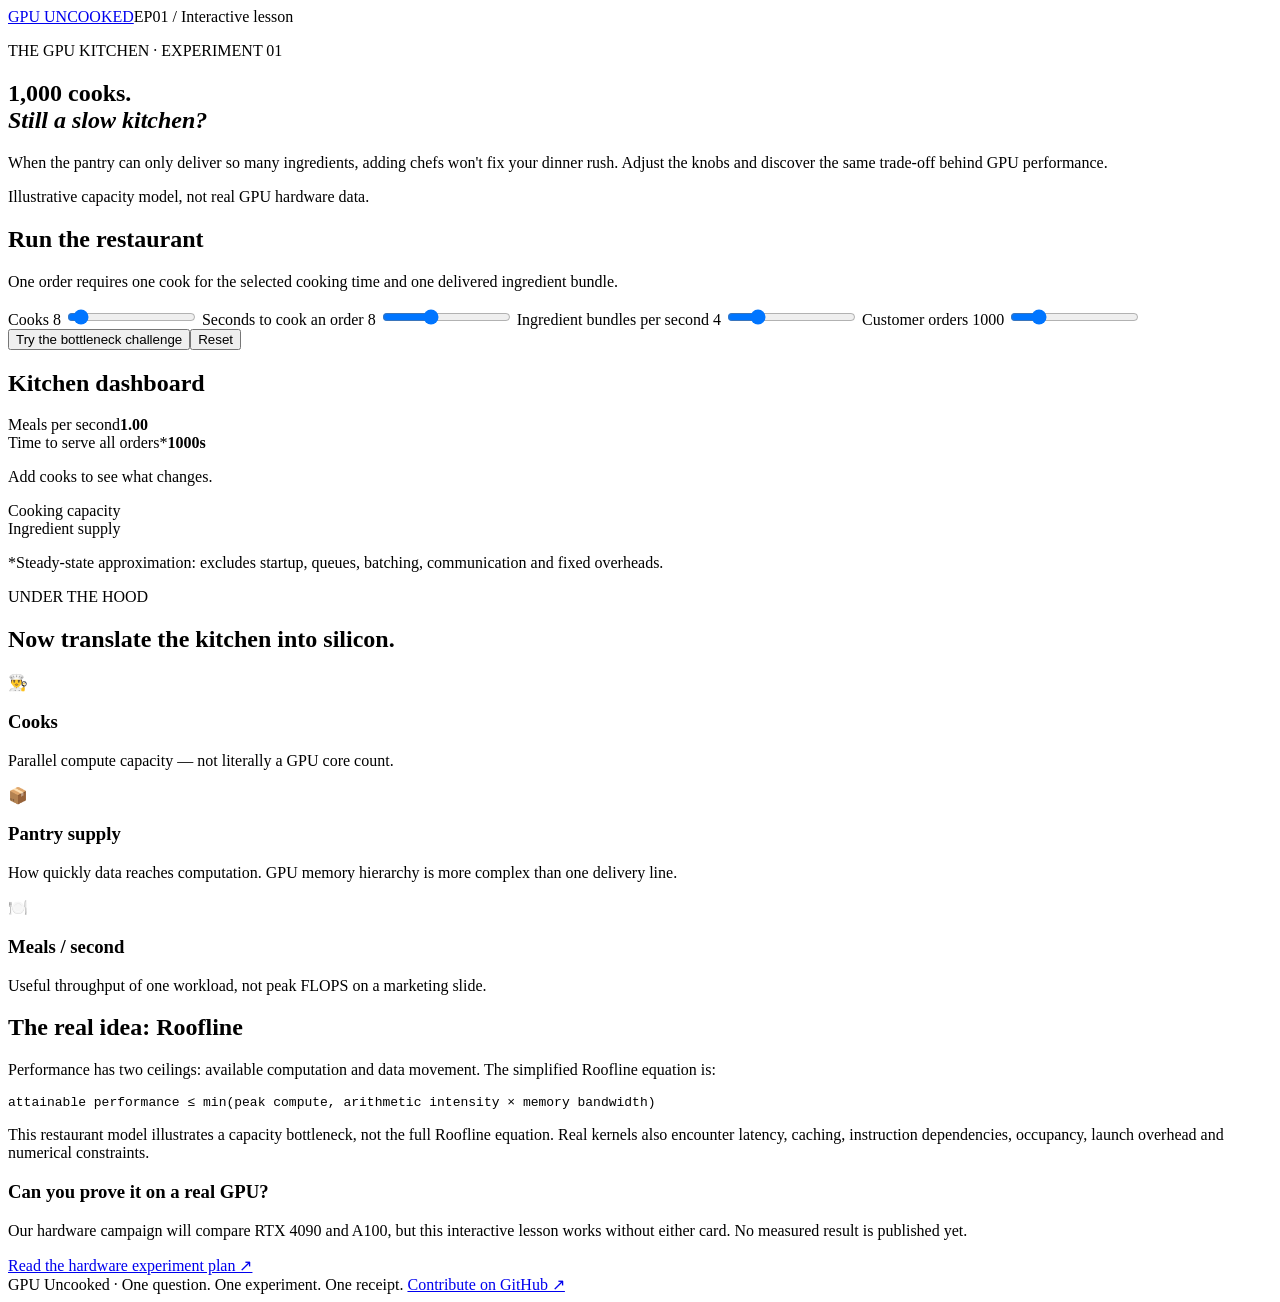
==== playground/index.html @ d9276d23 "feat(playground): add playground/index.html" ====
<!doctype html>
<html lang="en">
<head>
<meta charset="utf-8">
<meta name="viewport" content="width=device-width,initial-scale=1">
<meta name="description" content="GPU Uncooked: turn a restaurant into a first-principles GPU performance lesson. Change the kitchen, find the bottleneck, then learn the Roofline model.">
<title>GPU Uncooked — The Kitchen Lab</title>
<link rel="stylesheet" href="./style.css">
<script type="module" src="./app.mjs"></script>
</head>
<body>
<header class="top"><a href="https://github.com/hippoley/GPU-Uncooked" aria-label="GPU Uncooked on GitHub">GPU <span>UNCOOKED</span></a><span class="tag">EP01 / Interactive lesson</span></header>
<main>
<section class="hero">
<p class="eyebrow">THE GPU KITCHEN · EXPERIMENT 01</p>
<h1>1,000 cooks.<br><em>Still a slow kitchen?</em></h1>
<p class="lead">When the pantry can only deliver so many ingredients, adding chefs won't fix your dinner rush. Adjust the knobs and discover the same trade-off behind GPU performance.</p>
<p class="note">Illustrative capacity model, not real GPU hardware data.</p>
</section>
<section class="lab" aria-labelledby="lab-title">
<div class="controls">
<h2 id="lab-title">Run the restaurant</h2>
<p>One order requires one cook for the selected cooking time and one delivered ingredient bundle.</p>
<label for="cooks">Cooks <output id="cooks-value" for="cooks">8</output></label>
<input id="cooks" type="range" min="1" max="128" step="1" value="8">
<label for="cook-time">Seconds to cook an order <output id="cook-time-value" for="cook-time">8</output></label>
<input id="cook-time" type="range" min="1" max="20" step="1" value="8">
<label for="ingredients">Ingredient bundles per second <output id="ingredients-value" for="ingredients">4</output></label>
<input id="ingredients" type="range" min="1" max="16" step="1" value="4">
<label for="orders">Customer orders <output id="orders-value" for="orders">1000</output></label>
<input id="orders" type="range" min="100" max="5000" step="100" value="1000">
<div class="buttons"><button id="challenge" type="button">Try the bottleneck challenge</button><button id="reset" class="secondary" type="button">Reset</button></div>
</div>
<div class="results" aria-live="polite">
<h2>Kitchen dashboard</h2>
<div class="metrics"><div><span>Meals per second</span><strong id="throughput">1.00</strong></div><div><span>Time to serve all orders*</span><strong id="duration">1000s</strong></div></div>
<p id="diagnosis" class="diagnosis">Add cooks to see what changes.</p>
<div class="meter"><div class="meter-top"><span>Cooking capacity</span><b id="compute-label"></b></div><div class="track"><div id="compute-bar" class="fill blue"></div></div></div>
<div class="meter"><div class="meter-top"><span>Ingredient supply</span><b id="supply-label"></b></div><div class="track"><div id="supply-bar" class="fill orange"></div></div></div>
<p id="lesson" class="lesson"></p><p class="foot">*Steady-state approximation: excludes startup, queues, batching, communication and fixed overheads.</p>
</div>
</section>
<section class="reveal">
<p class="eyebrow">UNDER THE HOOD</p>
<h2>Now translate the kitchen into silicon.</h2>
<div class="mapping"><article><span>👨‍🍳</span><h3>Cooks</h3><p>Parallel compute capacity — not literally a GPU core count.</p></article><article><span>📦</span><h3>Pantry supply</h3><p>How quickly data reaches computation. GPU memory hierarchy is more complex than one delivery line.</p></article><article><span>🍽️</span><h3>Meals / second</h3><p>Useful throughput of one workload, not peak FLOPS on a marketing slide.</p></article></div>
<h2>The real idea: Roofline</h2><p>Performance has two ceilings: available computation and data movement. The simplified Roofline equation is:</p>
<pre>attainable performance ≤ min(peak compute, arithmetic intensity × memory bandwidth)</pre>
<p>This restaurant model illustrates a capacity bottleneck, not the full Roofline equation. Real kernels also encounter latency, caching, instruction dependencies, occupancy, launch overhead and numerical constraints.</p>
<div class="next"><h3>Can you prove it on a real GPU?</h3><p>Our hardware campaign will compare RTX 4090 and A100, but this interactive lesson works without either card. No measured result is published yet.</p><a href="https://github.com/hippoley/GPU-Uncooked/blob/main/campaigns/4090-vs-a100.md">Read the hardware experiment plan ↗</a></div>
</section>
</main>
<footer>GPU Uncooked · One question. One experiment. One receipt. <a href="https://github.com/hippoley/GPU-Uncooked">Contribute on GitHub ↗</a></footer>
</body>
</html>
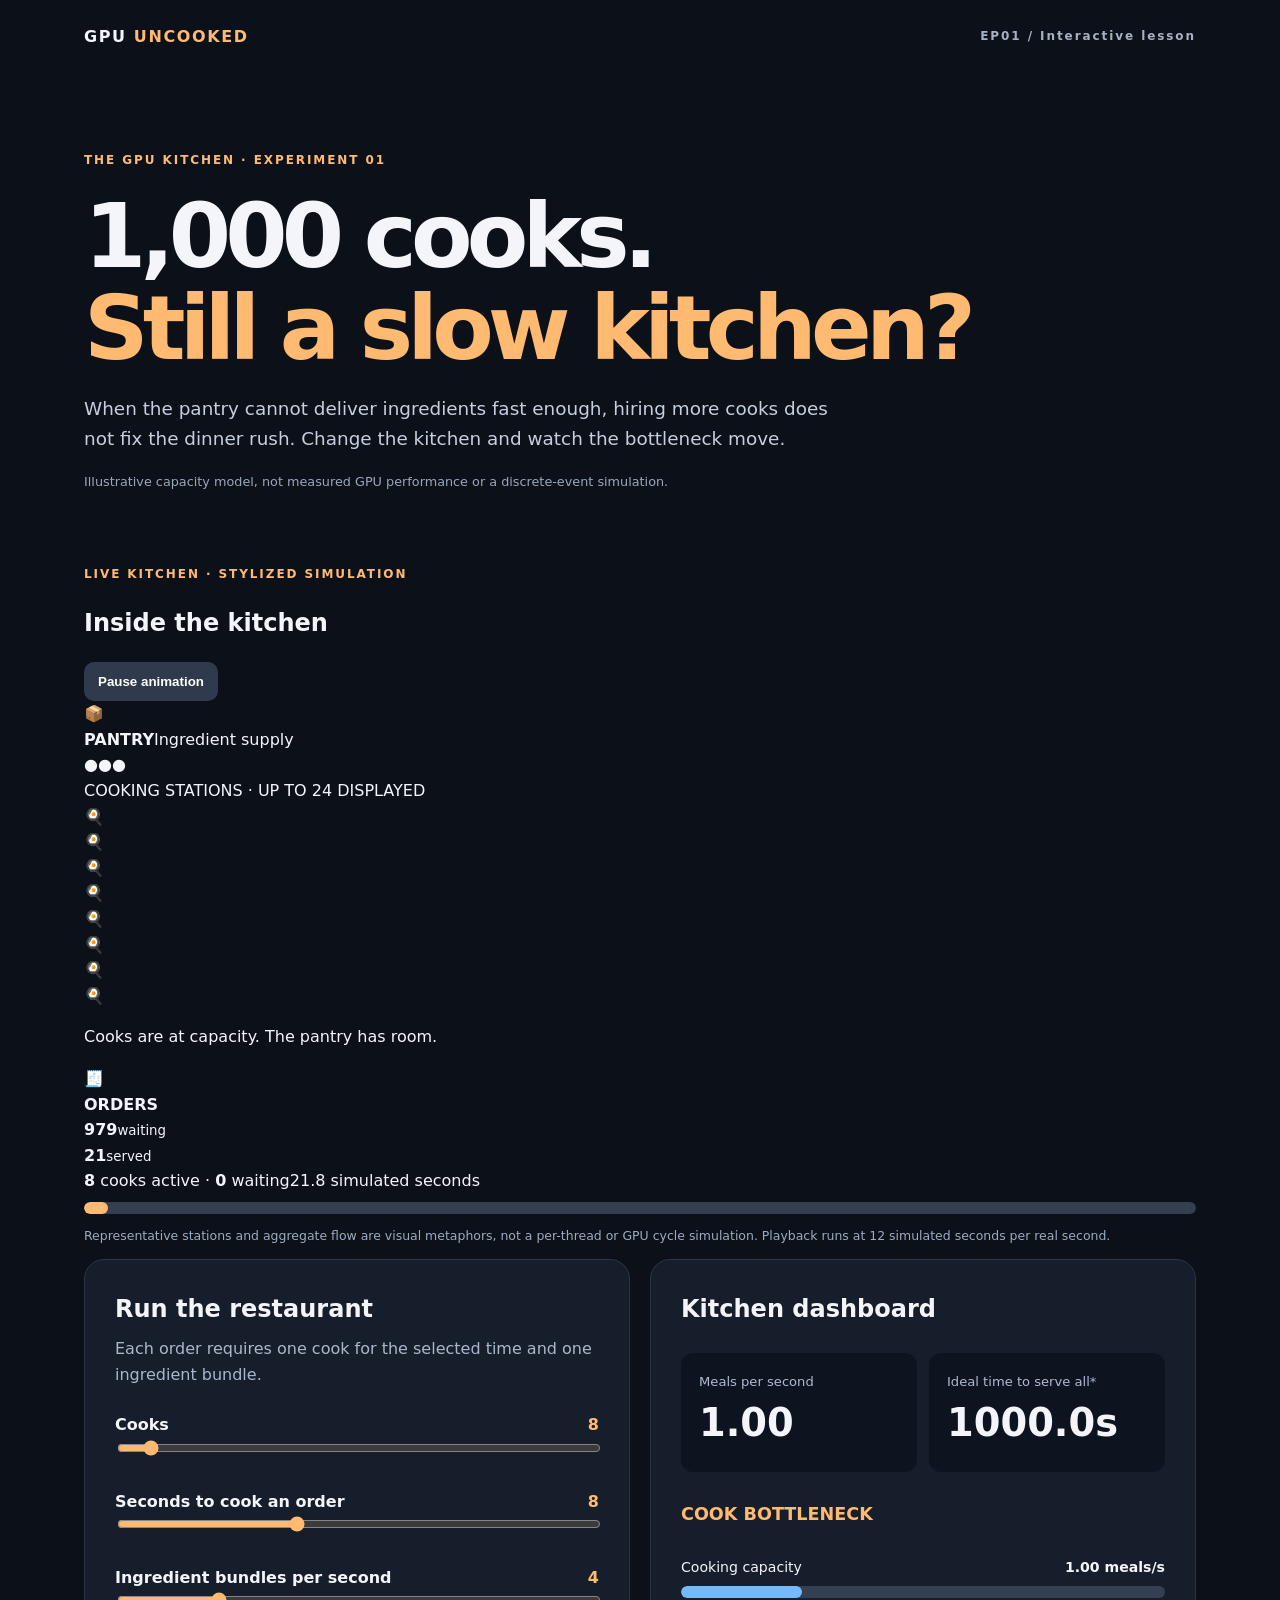
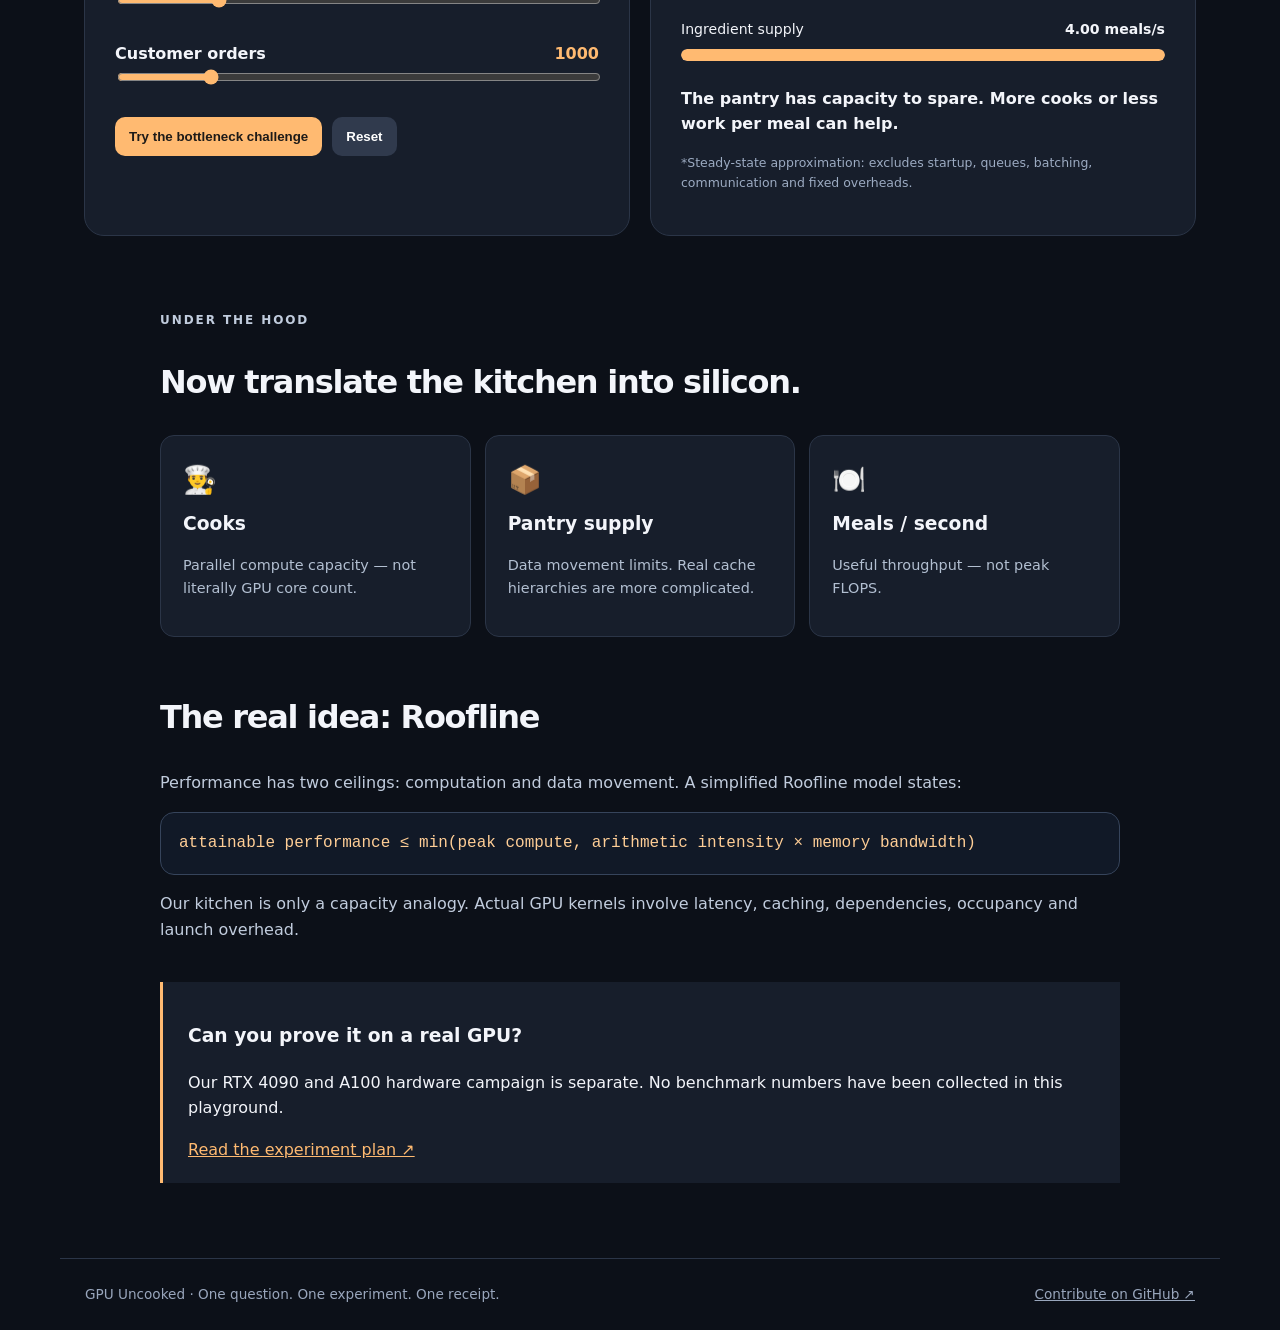
==== commit 127ccddd: "feat(playground): add animated restaurant floor and progress display" ====
--- a/playground/index.html
+++ b/playground/index.html
@@ -1,55 +1,48 @@
 <!doctype html>
 <html lang="en">
 <head>
-<meta charset="utf-8">
-<meta name="viewport" content="width=device-width,initial-scale=1">
-<meta name="description" content="GPU Uncooked: turn a restaurant into a first-principles GPU performance lesson. Change the kitchen, find the bottleneck, then learn the Roofline model.">
+<meta charset="utf-8"><meta name="viewport" content="width=device-width,initial-scale=1">
+<meta name="description" content="GPU Uncooked: a playable restaurant analogy for GPU bottlenecks.">
 <title>GPU Uncooked — The Kitchen Lab</title>
-<link rel="stylesheet" href="./style.css">
-<script type="module" src="./app.mjs"></script>
-</head>
-<body>
-<header class="top"><a href="https://github.com/hippoley/GPU-Uncooked" aria-label="GPU Uncooked on GitHub">GPU <span>UNCOOKED</span></a><span class="tag">EP01 / Interactive lesson</span></header>
+<link rel="stylesheet" href="./style.css"><script type="module" src="./app.mjs"></script>
+</head><body>
+<header class="top"><a href="https://github.com/hippoley/GPU-Uncooked">GPU <span>UNCOOKED</span></a><span class="tag">EP01 / Interactive lesson</span></header>
 <main>
-<section class="hero">
-<p class="eyebrow">THE GPU KITCHEN · EXPERIMENT 01</p>
+<section class="hero"><p class="eyebrow">THE GPU KITCHEN · EXPERIMENT 01</p>
 <h1>1,000 cooks.<br><em>Still a slow kitchen?</em></h1>
-<p class="lead">When the pantry can only deliver so many ingredients, adding chefs won't fix your dinner rush. Adjust the knobs and discover the same trade-off behind GPU performance.</p>
-<p class="note">Illustrative capacity model, not real GPU hardware data.</p>
+<p class="lead">When the pantry cannot deliver ingredients fast enough, hiring more cooks does not fix the dinner rush. Change the kitchen and watch the bottleneck move.</p>
+<p class="note">Illustrative capacity model, not measured GPU performance or a discrete-event simulation.</p></section>
+<section class="kitchen-scene" aria-labelledby="scene-title">
+<div class="scene-heading"><div><p class="eyebrow">LIVE KITCHEN · STYLIZED SIMULATION</p><h2 id="scene-title">Inside the kitchen</h2></div><button type="button" id="pause" class="secondary">Pause animation</button></div>
+<div class="scene-grid">
+<div class="pantry"><div class="scene-icon">📦</div><strong>PANTRY</strong><span>Ingredient supply</span><div id="supply-flow" class="supply-flow" aria-hidden="true"><span>●</span><span>●</span><span>●</span></div></div>
+<div class="kitchen-floor"><div class="scene-label">COOKING STATIONS · UP TO 24 DISPLAYED</div><div id="stations" class="stations" aria-hidden="true"></div><p id="scene-status" class="scene-status"></p></div>
+<div class="queue"><div class="scene-icon">🧾</div><strong>ORDERS</strong><div><b id="remaining">1000</b><small>waiting</small></div><div><b id="served">0</b><small>served</small></div></div>
+</div>
+<div class="scene-footer"><span><b id="active-cooks">0</b> cooks active · <b id="waiting-cooks">0</b> waiting</span><span id="scene-time">0.0 simulated seconds</span></div>
+<div class="track"><div id="order-fill" class="fill orange" role="progressbar" aria-label="Orders served" aria-valuemin="0" aria-valuemax="100" aria-valuenow="0"></div></div>
+<p class="foot">Representative stations and aggregate flow are visual metaphors, not a per-thread or GPU cycle simulation. Playback runs at 12 simulated seconds per real second.</p>
 </section>
 <section class="lab" aria-labelledby="lab-title">
-<div class="controls">
-<h2 id="lab-title">Run the restaurant</h2>
-<p>One order requires one cook for the selected cooking time and one delivered ingredient bundle.</p>
-<label for="cooks">Cooks <output id="cooks-value" for="cooks">8</output></label>
-<input id="cooks" type="range" min="1" max="128" step="1" value="8">
-<label for="cook-time">Seconds to cook an order <output id="cook-time-value" for="cook-time">8</output></label>
-<input id="cook-time" type="range" min="1" max="20" step="1" value="8">
-<label for="ingredients">Ingredient bundles per second <output id="ingredients-value" for="ingredients">4</output></label>
-<input id="ingredients" type="range" min="1" max="16" step="1" value="4">
-<label for="orders">Customer orders <output id="orders-value" for="orders">1000</output></label>
-<input id="orders" type="range" min="100" max="5000" step="100" value="1000">
+<div class="controls"><h2 id="lab-title">Run the restaurant</h2><p>Each order requires one cook for the selected time and one ingredient bundle.</p>
+<label for="cooks">Cooks <output id="cooks-value" for="cooks">8</output></label><input id="cooks" type="range" min="1" max="128" step="1" value="8">
+<label for="cook-time">Seconds to cook an order <output id="cook-time-value" for="cook-time">8</output></label><input id="cook-time" type="range" min="1" max="20" step="1" value="8">
+<label for="ingredients">Ingredient bundles per second <output id="ingredients-value" for="ingredients">4</output></label><input id="ingredients" type="range" min="1" max="16" step="1" value="4">
+<label for="orders">Customer orders <output id="orders-value" for="orders">1000</output></label><input id="orders" type="range" min="100" max="5000" step="100" value="1000">
 <div class="buttons"><button id="challenge" type="button">Try the bottleneck challenge</button><button id="reset" class="secondary" type="button">Reset</button></div>
 </div>
-<div class="results" aria-live="polite">
-<h2>Kitchen dashboard</h2>
-<div class="metrics"><div><span>Meals per second</span><strong id="throughput">1.00</strong></div><div><span>Time to serve all orders*</span><strong id="duration">1000s</strong></div></div>
+<div class="results" aria-live="polite"><h2>Kitchen dashboard</h2>
+<div class="metrics"><div><span>Meals per second</span><strong id="throughput">1.00</strong></div><div><span>Ideal time to serve all*</span><strong id="duration">1000s</strong></div></div>
 <p id="diagnosis" class="diagnosis">Add cooks to see what changes.</p>
 <div class="meter"><div class="meter-top"><span>Cooking capacity</span><b id="compute-label"></b></div><div class="track"><div id="compute-bar" class="fill blue"></div></div></div>
 <div class="meter"><div class="meter-top"><span>Ingredient supply</span><b id="supply-label"></b></div><div class="track"><div id="supply-bar" class="fill orange"></div></div></div>
 <p id="lesson" class="lesson"></p><p class="foot">*Steady-state approximation: excludes startup, queues, batching, communication and fixed overheads.</p>
-</div>
-</section>
-<section class="reveal">
-<p class="eyebrow">UNDER THE HOOD</p>
-<h2>Now translate the kitchen into silicon.</h2>
-<div class="mapping"><article><span>👨‍🍳</span><h3>Cooks</h3><p>Parallel compute capacity — not literally a GPU core count.</p></article><article><span>📦</span><h3>Pantry supply</h3><p>How quickly data reaches computation. GPU memory hierarchy is more complex than one delivery line.</p></article><article><span>🍽️</span><h3>Meals / second</h3><p>Useful throughput of one workload, not peak FLOPS on a marketing slide.</p></article></div>
-<h2>The real idea: Roofline</h2><p>Performance has two ceilings: available computation and data movement. The simplified Roofline equation is:</p>
+</div></section>
+<section class="reveal"><p class="eyebrow">UNDER THE HOOD</p><h2>Now translate the kitchen into silicon.</h2>
+<div class="mapping"><article><span>👨‍🍳</span><h3>Cooks</h3><p>Parallel compute capacity — not literally GPU core count.</p></article><article><span>📦</span><h3>Pantry supply</h3><p>Data movement limits. Real cache hierarchies are more complicated.</p></article><article><span>🍽️</span><h3>Meals / second</h3><p>Useful throughput — not peak FLOPS.</p></article></div>
+<h2>The real idea: Roofline</h2><p>Performance has two ceilings: computation and data movement. A simplified Roofline model states:</p>
 <pre>attainable performance ≤ min(peak compute, arithmetic intensity × memory bandwidth)</pre>
-<p>This restaurant model illustrates a capacity bottleneck, not the full Roofline equation. Real kernels also encounter latency, caching, instruction dependencies, occupancy, launch overhead and numerical constraints.</p>
-<div class="next"><h3>Can you prove it on a real GPU?</h3><p>Our hardware campaign will compare RTX 4090 and A100, but this interactive lesson works without either card. No measured result is published yet.</p><a href="https://github.com/hippoley/GPU-Uncooked/blob/main/campaigns/4090-vs-a100.md">Read the hardware experiment plan ↗</a></div>
-</section>
-</main>
-<footer>GPU Uncooked · One question. One experiment. One receipt. <a href="https://github.com/hippoley/GPU-Uncooked">Contribute on GitHub ↗</a></footer>
-</body>
-</html>
+<p>Our kitchen is only a capacity analogy. Actual GPU kernels involve latency, caching, dependencies, occupancy and launch overhead.</p>
+<div class="next"><h3>Can you prove it on a real GPU?</h3><p>Our RTX 4090 and A100 hardware campaign is separate. No benchmark numbers have been collected in this playground.</p><a href="https://github.com/hippoley/GPU-Uncooked/blob/main/campaigns/4090-vs-a100.md">Read the experiment plan ↗</a></div>
+</section></main><footer>GPU Uncooked · One question. One experiment. One receipt. <a href="https://github.com/hippoley/GPU-Uncooked">Contribute on GitHub ↗</a></footer>
+</body></html>
--- a/playground/style.css
+++ b/playground/style.css
@@ -0,0 +1 @@
+:root{color-scheme:dark;font:16px/1.6 system-ui,-apple-system,BlinkMacSystemFont,"Segoe UI",sans-serif;background:#0c1018;color:#f3f5fa}*{box-sizing:border-box}body{margin:0}a{color:inherit}header.top{max-width:1160px;margin:auto;padding:24px;display:flex;align-items:center;justify-content:space-between;gap:16px}header.top a{text-decoration:none;letter-spacing:.1em;font-weight:900;font-size:16px}header.top a span{color:#ffba71}.tag,.eyebrow{font-size:12px;letter-spacing:.16em;color:#fdba74;font-weight:800}.tag{color:#a8b1c4}main{max-width:1160px;margin:auto;padding:0 24px}.hero{padding:65px 0 48px}.hero h1{font-size:clamp(3.1rem,7vw,6rem);letter-spacing:-.065em;line-height:1.03;margin:20px 0}.hero em{font-style:normal;color:#ffba71}.lead{font-size:1.15rem;color:#c5cfdf;max-width:750px}.note{font-size:.8rem;color:#9aa7bb}.lab{display:grid;grid-template-columns:1fr 1fr;gap:20px}.controls,.results{background:#171e2b;border:1px solid #2b3547;border-radius:20px;padding:30px}.controls h2,.results h2{margin:0 0 8px;font-size:1.5rem}.controls p{margin-top:4px;color:#aab7cb}.controls label{display:flex;justify-content:space-between;align-items:center;margin-top:25px;font-weight:650}.controls output{font-variant-numeric:tabular-nums;color:#ffba71}.controls input{width:100%;accent-color:#ffba71}.buttons{display:flex;flex-wrap:wrap;gap:10px;margin-top:25px}button{background:#ffba71;color:#1e1b18;border:0;border-radius:10px;padding:12px 14px;font-weight:800;cursor:pointer}button.secondary{background:#303a4d;color:white}button:focus-visible,a:focus-visible,input:focus-visible{outline:3px solid #87caff;outline-offset:3px}.metrics{display:grid;grid-template-columns:1fr 1fr;gap:12px;margin:25px 0}.metrics>div{background:#0d1420;padding:18px;border-radius:12px}.metrics span{display:block;font-size:.82rem;color:#afbad0}.metrics strong{display:block;font-size:clamp(1.6rem,3vw,2.4rem);font-variant-numeric:tabular-nums}.diagnosis{font-size:1.1rem;font-weight:850;color:#ffba71;margin:28px 0}.meter{margin:20px 0}.meter-top{display:flex;justify-content:space-between;gap:15px;font-size:.88rem}.meter-top b{font-variant-numeric:tabular-nums}.track{height:12px;background:#343f51;margin-top:8px;border-radius:20px;overflow:hidden}.fill{height:100%;border-radius:20px;transition:width .18s}.blue{background:#74b9fa}.orange{background:#ffba71}.lesson{font-weight:650;margin-top:25px}.foot{font-size:.78rem;color:#9cabc2}.reveal{max-width:960px;margin:75px auto}.reveal h2{font-size:2rem;letter-spacing:-.04em}.reveal>p{color:#c1ccdd}.mapping{display:grid;grid-template-columns:repeat(3,1fr);gap:14px;margin:22px 0 55px}.mapping article{background:#171e2b;border:1px solid #2b3547;padding:22px;border-radius:14px}.mapping article span{font-size:1.7rem}.mapping h3{margin:8px 0}.mapping p{font-size:.9rem;color:#b2bfd1}.reveal pre{white-space:pre-wrap;overflow-wrap:anywhere;border:1px solid #36445b;border-radius:14px;padding:18px;color:#ffce96;background:#111927}.next{border-left:3px solid #ffba71;background:#171e2b;padding:20px 25px;margin-top:40px}.next a{color:#ffba71}footer{max-width:1160px;margin:auto;padding:25px;border-top:1px solid #2b3547;color:#99a6bc;font-size:.85rem;display:flex;justify-content:space-between;gap:12px}@media(max-width:780px){.lab,.mapping{grid-template-columns:1fr}.hero{padding-top:32px}.controls,.results{padding:22px}.tag{font-size:10px}footer{flex-direction:column}}@media(prefers-reduced-motion:reduce){.fill{transition:none}}
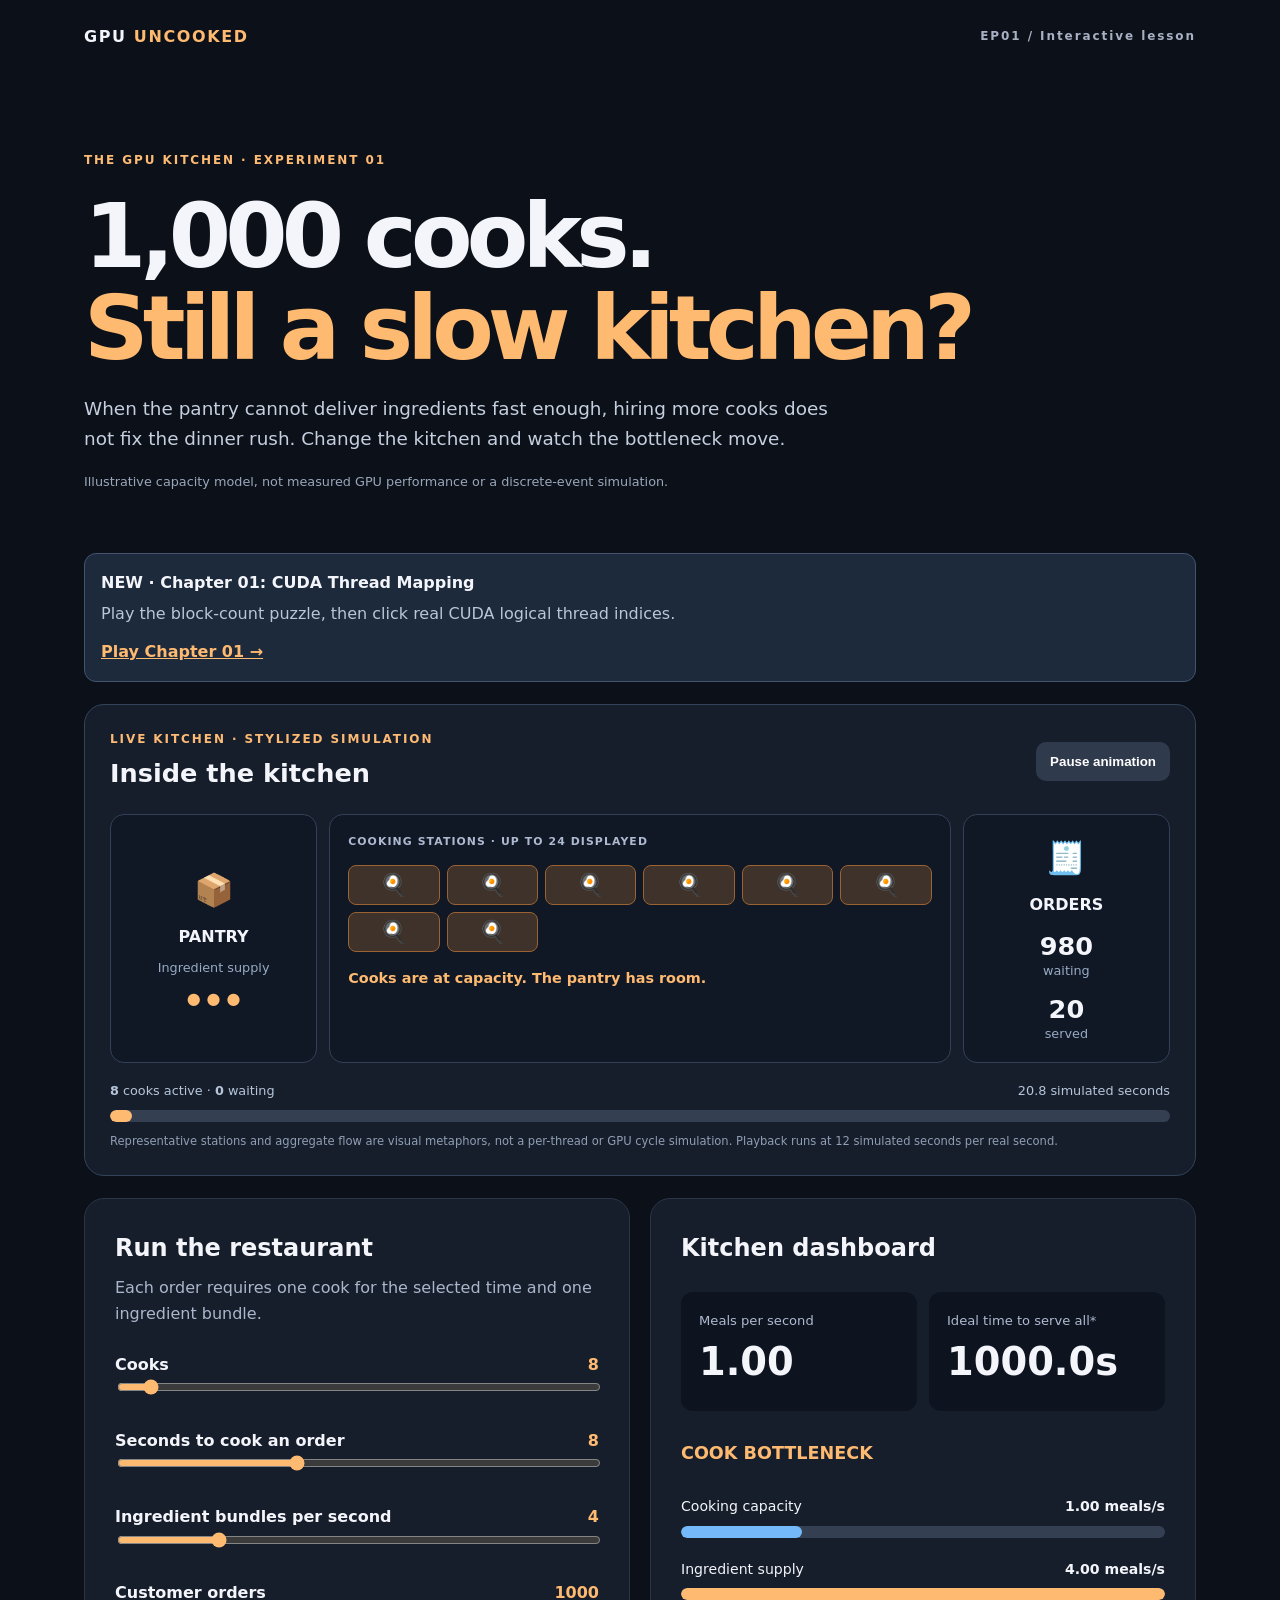
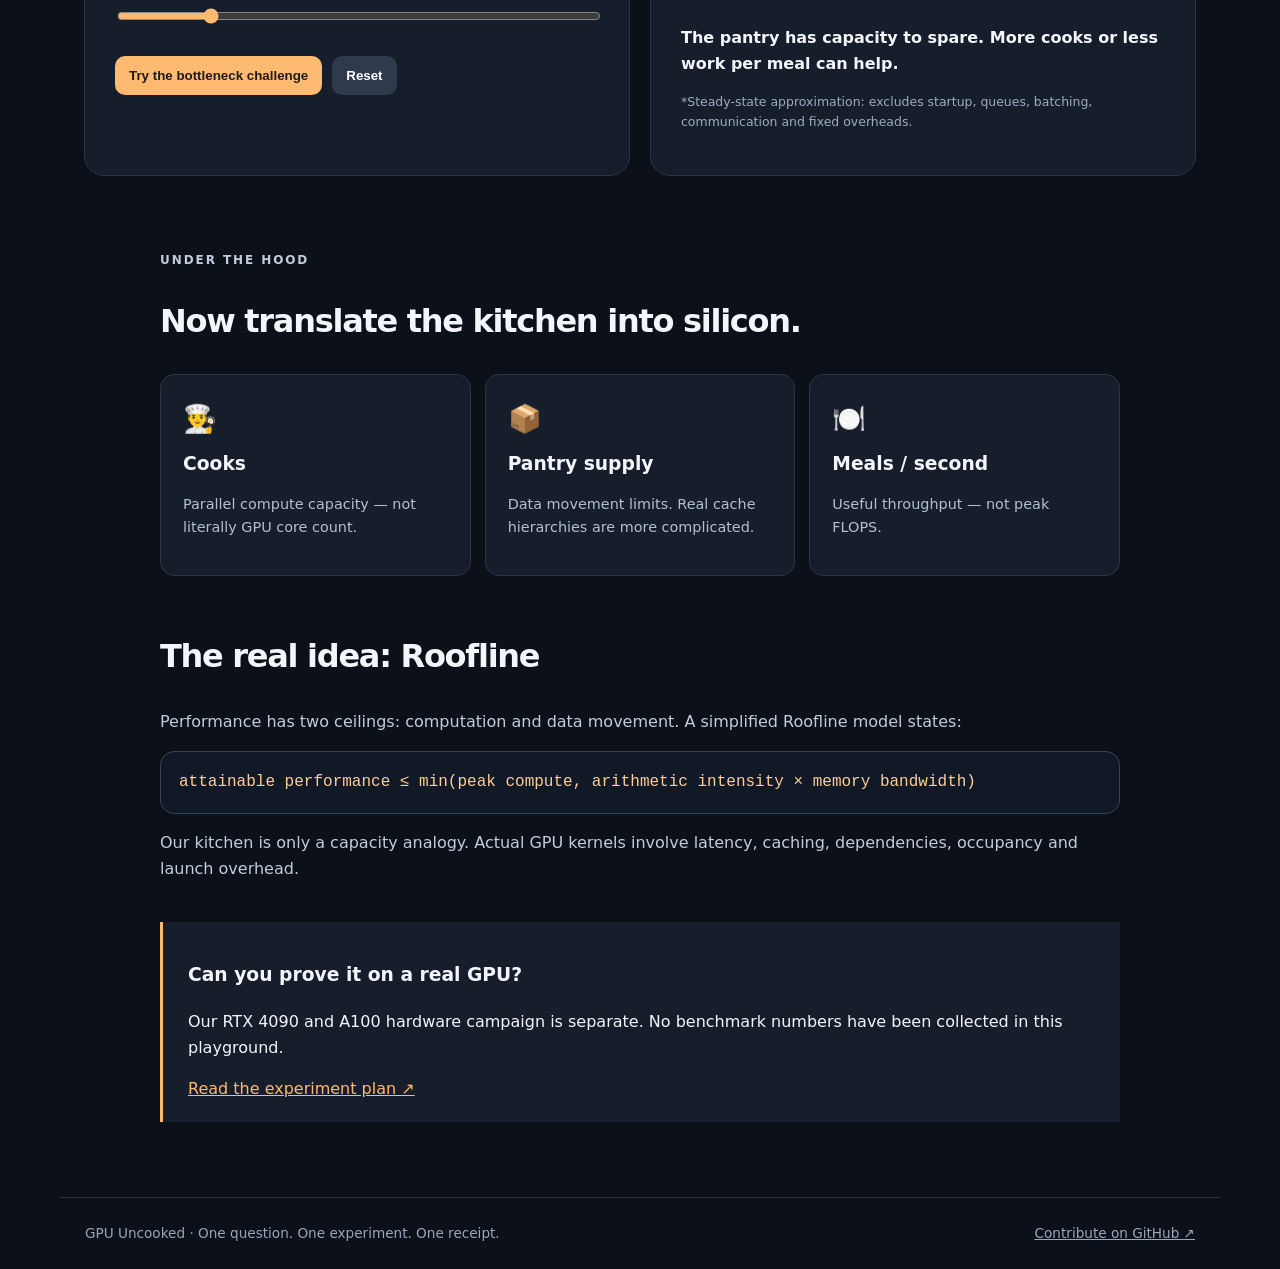
==== commit dfa118d4: "feat(playground): link first chapter game and CUDA thread explorer" ====
--- a/playground/index.html
+++ b/playground/index.html
@@ -12,7 +12,7 @@
 <h1>1,000 cooks.<br><em>Still a slow kitchen?</em></h1>
 <p class="lead">When the pantry cannot deliver ingredients fast enough, hiring more cooks does not fix the dinner rush. Change the kitchen and watch the bottleneck move.</p>
 <p class="note">Illustrative capacity model, not measured GPU performance or a discrete-event simulation.</p></section>
-<section class="kitchen-scene" aria-labelledby="scene-title">
+<div style="background:#1d2a3c;border:1px solid #425470;border-radius:12px;padding:16px;margin-bottom:22px"><strong>NEW · Chapter 01: CUDA Thread Mapping</strong><p style="margin:6px 0 12px;color:#b8c6d9">Play the block-count puzzle, then click real CUDA logical thread indices.</p><a href="./chapters/01-thread-mapping/index.html" style="color:#ffba71;font-weight:750">Play Chapter 01 →</a></div><section class="kitchen-scene" aria-labelledby="scene-title">
 <div class="scene-heading"><div><p class="eyebrow">LIVE KITCHEN · STYLIZED SIMULATION</p><h2 id="scene-title">Inside the kitchen</h2></div><button type="button" id="pause" class="secondary">Pause animation</button></div>
 <div class="scene-grid">
 <div class="pantry"><div class="scene-icon">📦</div><strong>PANTRY</strong><span>Ingredient supply</span><div id="supply-flow" class="supply-flow" aria-hidden="true"><span>●</span><span>●</span><span>●</span></div></div>
--- a/playground/style.css
+++ b/playground/style.css
@@ -1 +1,27 @@
 :root{color-scheme:dark;font:16px/1.6 system-ui,-apple-system,BlinkMacSystemFont,"Segoe UI",sans-serif;background:#0c1018;color:#f3f5fa}*{box-sizing:border-box}body{margin:0}a{color:inherit}header.top{max-width:1160px;margin:auto;padding:24px;display:flex;align-items:center;justify-content:space-between;gap:16px}header.top a{text-decoration:none;letter-spacing:.1em;font-weight:900;font-size:16px}header.top a span{color:#ffba71}.tag,.eyebrow{font-size:12px;letter-spacing:.16em;color:#fdba74;font-weight:800}.tag{color:#a8b1c4}main{max-width:1160px;margin:auto;padding:0 24px}.hero{padding:65px 0 48px}.hero h1{font-size:clamp(3.1rem,7vw,6rem);letter-spacing:-.065em;line-height:1.03;margin:20px 0}.hero em{font-style:normal;color:#ffba71}.lead{font-size:1.15rem;color:#c5cfdf;max-width:750px}.note{font-size:.8rem;color:#9aa7bb}.lab{display:grid;grid-template-columns:1fr 1fr;gap:20px}.controls,.results{background:#171e2b;border:1px solid #2b3547;border-radius:20px;padding:30px}.controls h2,.results h2{margin:0 0 8px;font-size:1.5rem}.controls p{margin-top:4px;color:#aab7cb}.controls label{display:flex;justify-content:space-between;align-items:center;margin-top:25px;font-weight:650}.controls output{font-variant-numeric:tabular-nums;color:#ffba71}.controls input{width:100%;accent-color:#ffba71}.buttons{display:flex;flex-wrap:wrap;gap:10px;margin-top:25px}button{background:#ffba71;color:#1e1b18;border:0;border-radius:10px;padding:12px 14px;font-weight:800;cursor:pointer}button.secondary{background:#303a4d;color:white}button:focus-visible,a:focus-visible,input:focus-visible{outline:3px solid #87caff;outline-offset:3px}.metrics{display:grid;grid-template-columns:1fr 1fr;gap:12px;margin:25px 0}.metrics>div{background:#0d1420;padding:18px;border-radius:12px}.metrics span{display:block;font-size:.82rem;color:#afbad0}.metrics strong{display:block;font-size:clamp(1.6rem,3vw,2.4rem);font-variant-numeric:tabular-nums}.diagnosis{font-size:1.1rem;font-weight:850;color:#ffba71;margin:28px 0}.meter{margin:20px 0}.meter-top{display:flex;justify-content:space-between;gap:15px;font-size:.88rem}.meter-top b{font-variant-numeric:tabular-nums}.track{height:12px;background:#343f51;margin-top:8px;border-radius:20px;overflow:hidden}.fill{height:100%;border-radius:20px;transition:width .18s}.blue{background:#74b9fa}.orange{background:#ffba71}.lesson{font-weight:650;margin-top:25px}.foot{font-size:.78rem;color:#9cabc2}.reveal{max-width:960px;margin:75px auto}.reveal h2{font-size:2rem;letter-spacing:-.04em}.reveal>p{color:#c1ccdd}.mapping{display:grid;grid-template-columns:repeat(3,1fr);gap:14px;margin:22px 0 55px}.mapping article{background:#171e2b;border:1px solid #2b3547;padding:22px;border-radius:14px}.mapping article span{font-size:1.7rem}.mapping h3{margin:8px 0}.mapping p{font-size:.9rem;color:#b2bfd1}.reveal pre{white-space:pre-wrap;overflow-wrap:anywhere;border:1px solid #36445b;border-radius:14px;padding:18px;color:#ffce96;background:#111927}.next{border-left:3px solid #ffba71;background:#171e2b;padding:20px 25px;margin-top:40px}.next a{color:#ffba71}footer{max-width:1160px;margin:auto;padding:25px;border-top:1px solid #2b3547;color:#99a6bc;font-size:.85rem;display:flex;justify-content:space-between;gap:12px}@media(max-width:780px){.lab,.mapping{grid-template-columns:1fr}.hero{padding-top:32px}.controls,.results{padding:22px}.tag{font-size:10px}footer{flex-direction:column}}@media(prefers-reduced-motion:reduce){.fill{transition:none}}
+
+
+/* Animated kitchen: representative visual mapping, not a hardware trace. */
+.kitchen-scene{background:#171e2b;border:1px solid #33435a;border-radius:20px;padding:25px;margin-bottom:22px}
+.scene-heading{display:flex;align-items:center;justify-content:space-between;flex-wrap:wrap;gap:12px;margin-bottom:20px}
+.scene-heading h2{margin:0;font-size:1.6rem}.scene-heading .eyebrow{margin:0 0 4px}
+.scene-grid{display:grid;grid-template-columns:minmax(110px,1fr) minmax(220px,3fr) minmax(110px,1fr);gap:12px}
+.pantry,.queue,.kitchen-floor{border:1px solid #334158;border-radius:14px;background:#101725;min-height:240px;padding:18px}
+.pantry,.queue{display:flex;flex-direction:column;align-items:center;justify-content:center;text-align:center;gap:8px}
+.scene-icon{font-size:2rem}.pantry>span,.queue small{display:block;color:#97abc4;font-size:.8rem}
+.queue b{font-size:1.6rem;font-variant-numeric:tabular-nums}.queue small{margin-top:-6px}
+.scene-label{font-size:.68rem;letter-spacing:.1em;color:#acb9cf;font-weight:800}
+.stations{display:grid;grid-template-columns:repeat(6,minmax(0,1fr));gap:7px;margin:15px 0}
+.station{display:grid;place-items:center;min-height:40px;border-radius:8px;font-size:1.35rem;background:#1c293c;border:1px solid #324967}
+.station.working{background:#3e322a;border-color:#9c6332;animation:working 1.25s ease-in-out infinite alternate}
+.station.waiting{opacity:.58}
+@keyframes working{to{background:#62452f;transform:translateY(-3px)}}
+.scene-status{color:#ffba71;font-weight:650;font-size:.9rem;margin-top:15px}
+.supply-flow{display:flex;gap:6px;color:#ffba71;overflow:hidden}
+.supply-flow span{animation:deliver var(--flow-speed,2s) linear infinite;display:inline-block}
+.supply-flow span:nth-child(2){animation-delay:-.5s}.supply-flow span:nth-child(3){animation-delay:-1s}
+@keyframes deliver{from{transform:translateX(-16px);opacity:.15}50%{opacity:1}to{transform:translateX(16px);opacity:.15}}
+.scene-footer{display:flex;justify-content:space-between;flex-wrap:wrap;gap:9px;font-size:.8rem;color:#b6c5da;margin:18px 0 8px}
+.kitchen-scene>.foot{font-size:.72rem;color:#8f9eb4;line-height:1.45;margin-bottom:0}
+@media(max-width:700px){.scene-grid{grid-template-columns:1fr 2fr}.queue{grid-column:1/-1;min-height:95px;flex-direction:row;justify-content:space-around}.pantry,.kitchen-floor{min-height:230px;padding:12px}.stations{grid-template-columns:repeat(4,minmax(0,1fr))}.kitchen-scene{padding:16px}}
+@media(prefers-reduced-motion:reduce){.station.working,.supply-flow span{animation:none}}
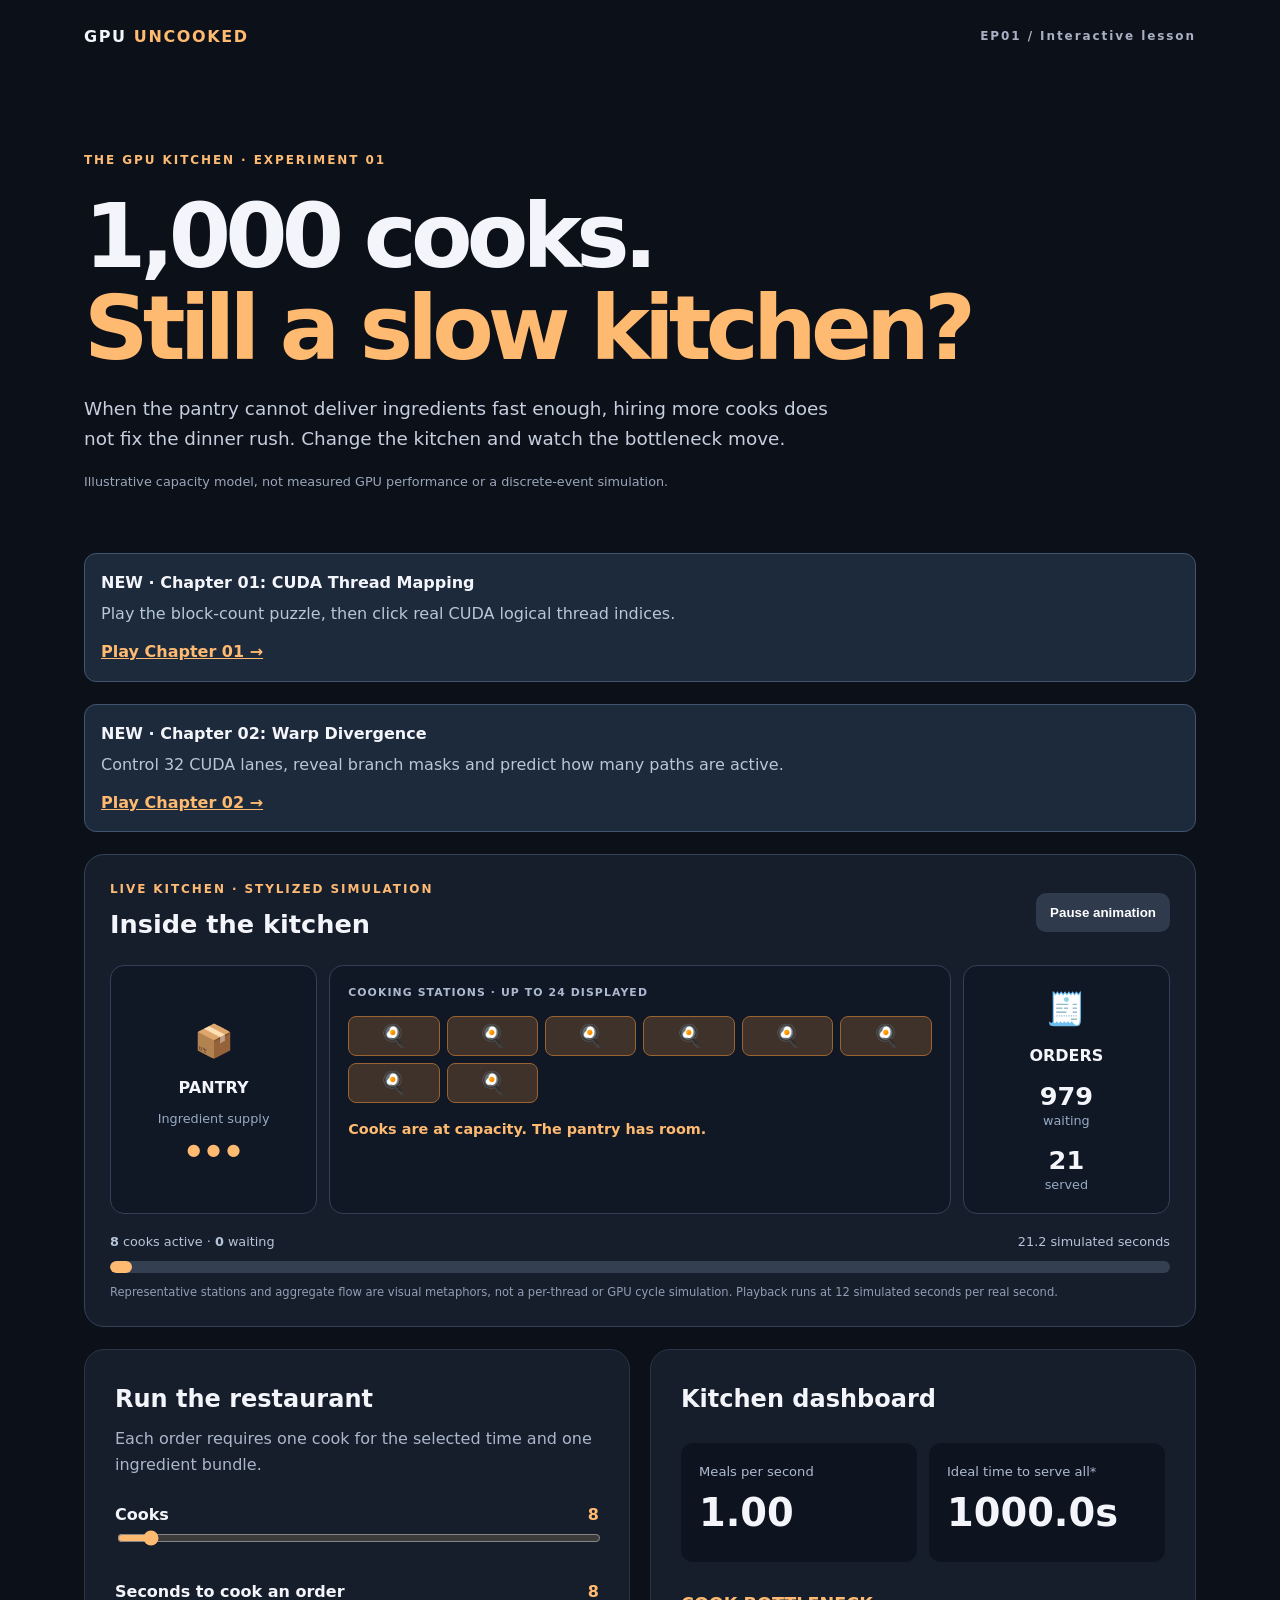
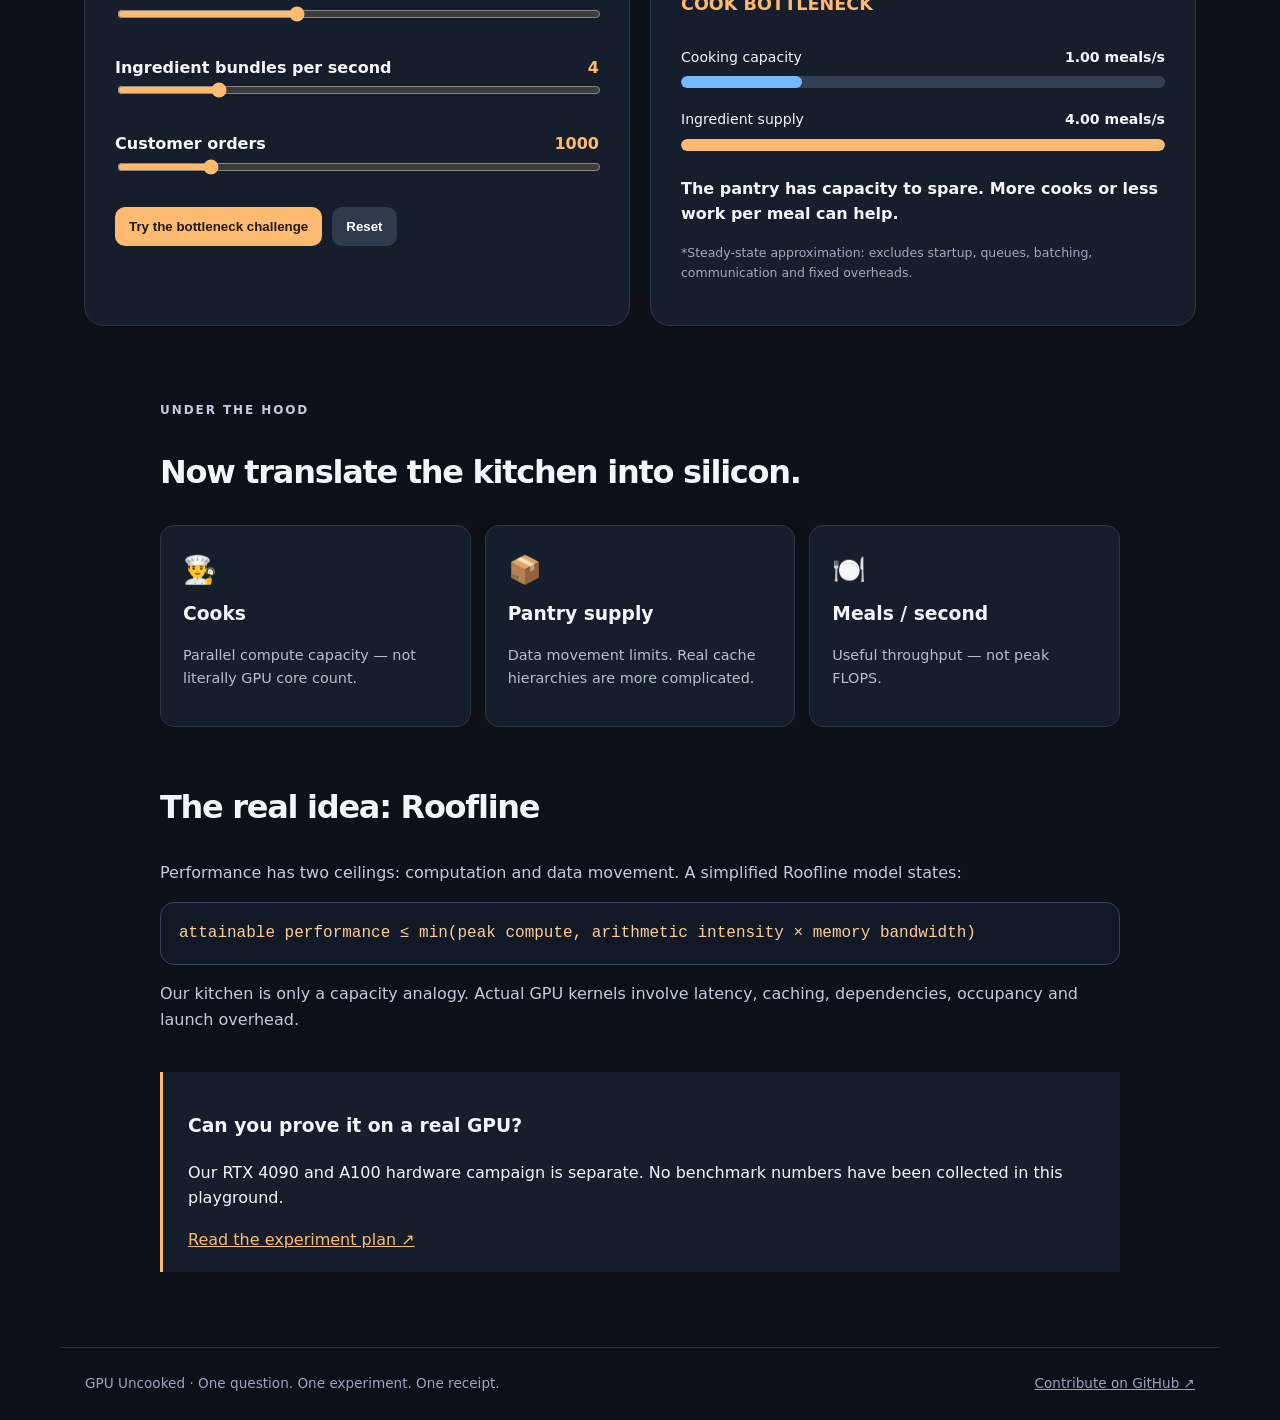
==== commit 84ebc3bc: "feat(playground): link Warp Divergence chapter from home" ====
--- a/playground/index.html
+++ b/playground/index.html
@@ -12,7 +12,7 @@
 <h1>1,000 cooks.<br><em>Still a slow kitchen?</em></h1>
 <p class="lead">When the pantry cannot deliver ingredients fast enough, hiring more cooks does not fix the dinner rush. Change the kitchen and watch the bottleneck move.</p>
 <p class="note">Illustrative capacity model, not measured GPU performance or a discrete-event simulation.</p></section>
-<div style="background:#1d2a3c;border:1px solid #425470;border-radius:12px;padding:16px;margin-bottom:22px"><strong>NEW · Chapter 01: CUDA Thread Mapping</strong><p style="margin:6px 0 12px;color:#b8c6d9">Play the block-count puzzle, then click real CUDA logical thread indices.</p><a href="./chapters/01-thread-mapping/index.html" style="color:#ffba71;font-weight:750">Play Chapter 01 →</a></div><section class="kitchen-scene" aria-labelledby="scene-title">
+<div style="background:#1d2a3c;border:1px solid #425470;border-radius:12px;padding:16px;margin-bottom:22px"><strong>NEW · Chapter 01: CUDA Thread Mapping</strong><p style="margin:6px 0 12px;color:#b8c6d9">Play the block-count puzzle, then click real CUDA logical thread indices.</p><a href="./chapters/01-thread-mapping/index.html" style="color:#ffba71;font-weight:750">Play Chapter 01 →</a></div><div style="background:#1d2a3c;border:1px solid #425470;border-radius:12px;padding:16px;margin-bottom:22px"><strong>NEW · Chapter 02: Warp Divergence</strong><p style="margin:6px 0 12px;color:#b8c6d9">Control 32 CUDA lanes, reveal branch masks and predict how many paths are active.</p><a href="./chapters/02-warp-divergence/index.html" style="color:#ffba71;font-weight:750">Play Chapter 02 →</a></div><section class="kitchen-scene" aria-labelledby="scene-title">
 <div class="scene-heading"><div><p class="eyebrow">LIVE KITCHEN · STYLIZED SIMULATION</p><h2 id="scene-title">Inside the kitchen</h2></div><button type="button" id="pause" class="secondary">Pause animation</button></div>
 <div class="scene-grid">
 <div class="pantry"><div class="scene-icon">📦</div><strong>PANTRY</strong><span>Ingredient supply</span><div id="supply-flow" class="supply-flow" aria-hidden="true"><span>●</span><span>●</span><span>●</span></div></div>
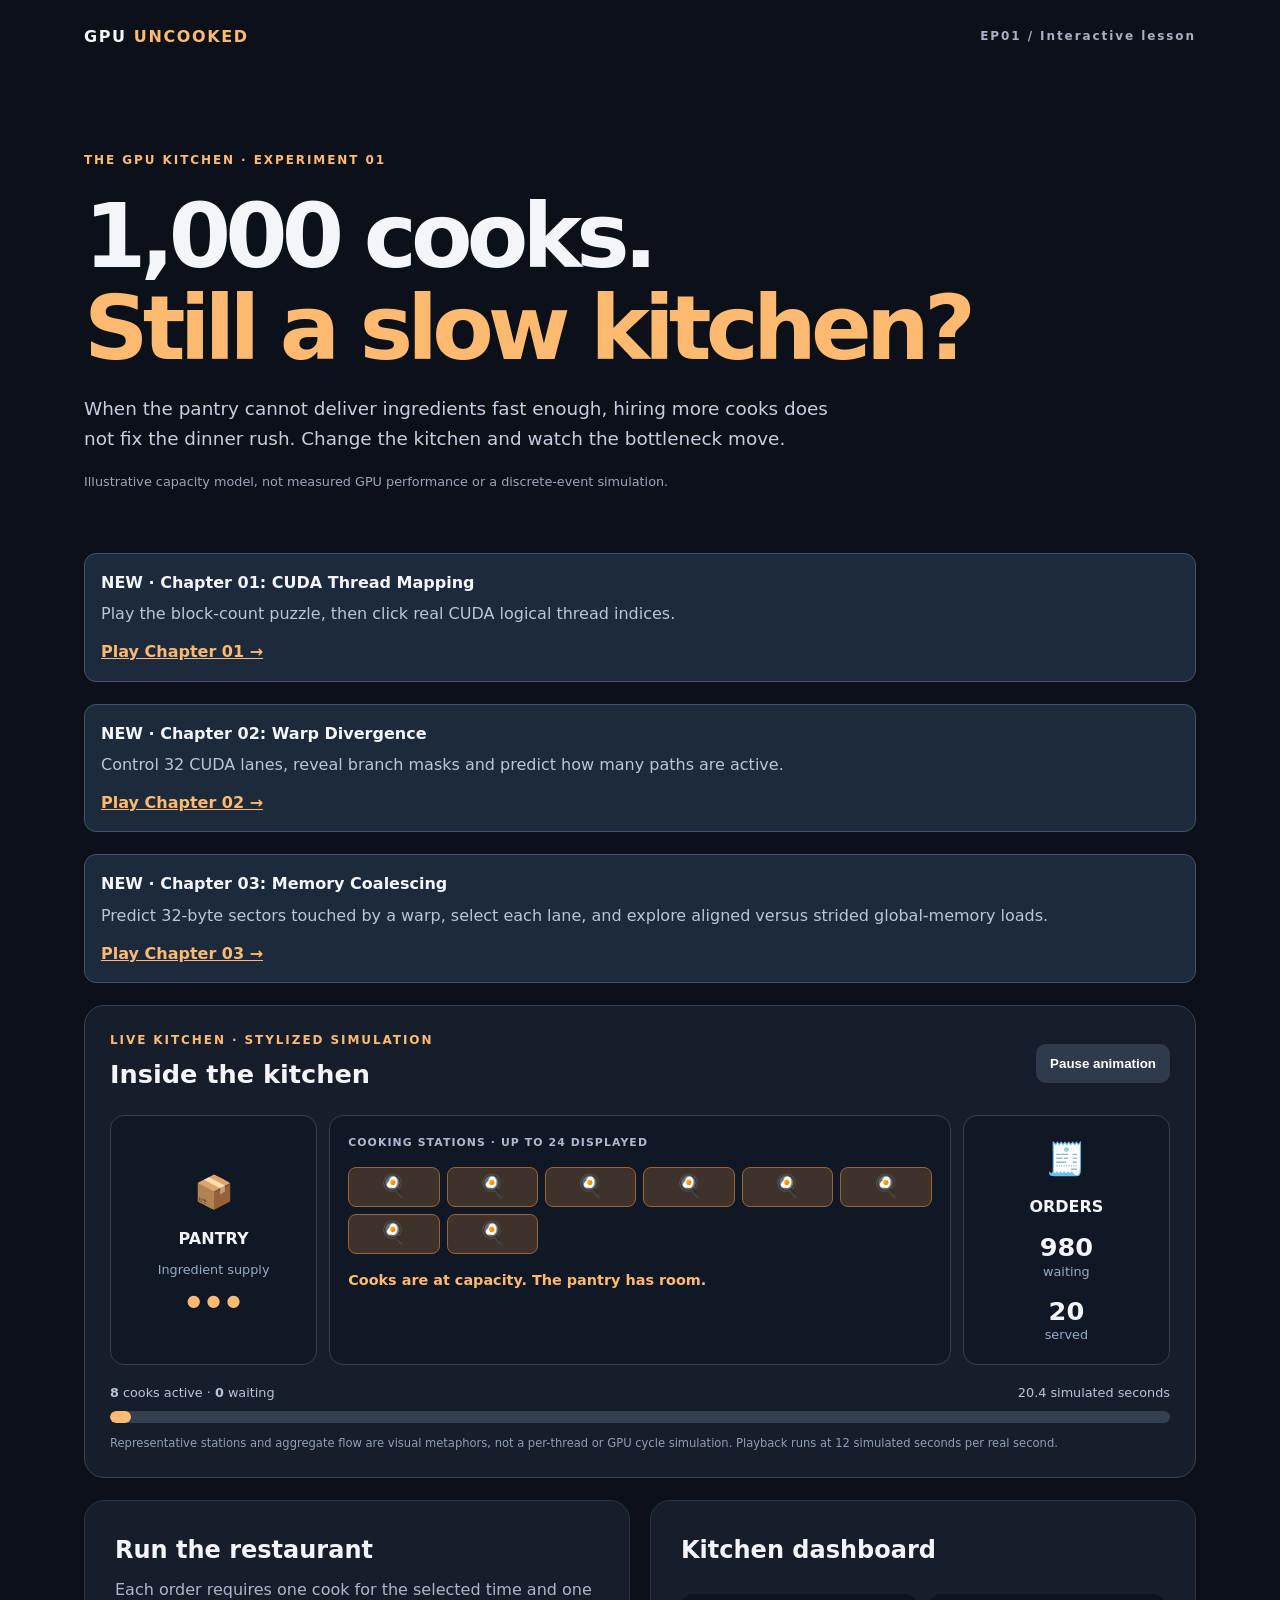
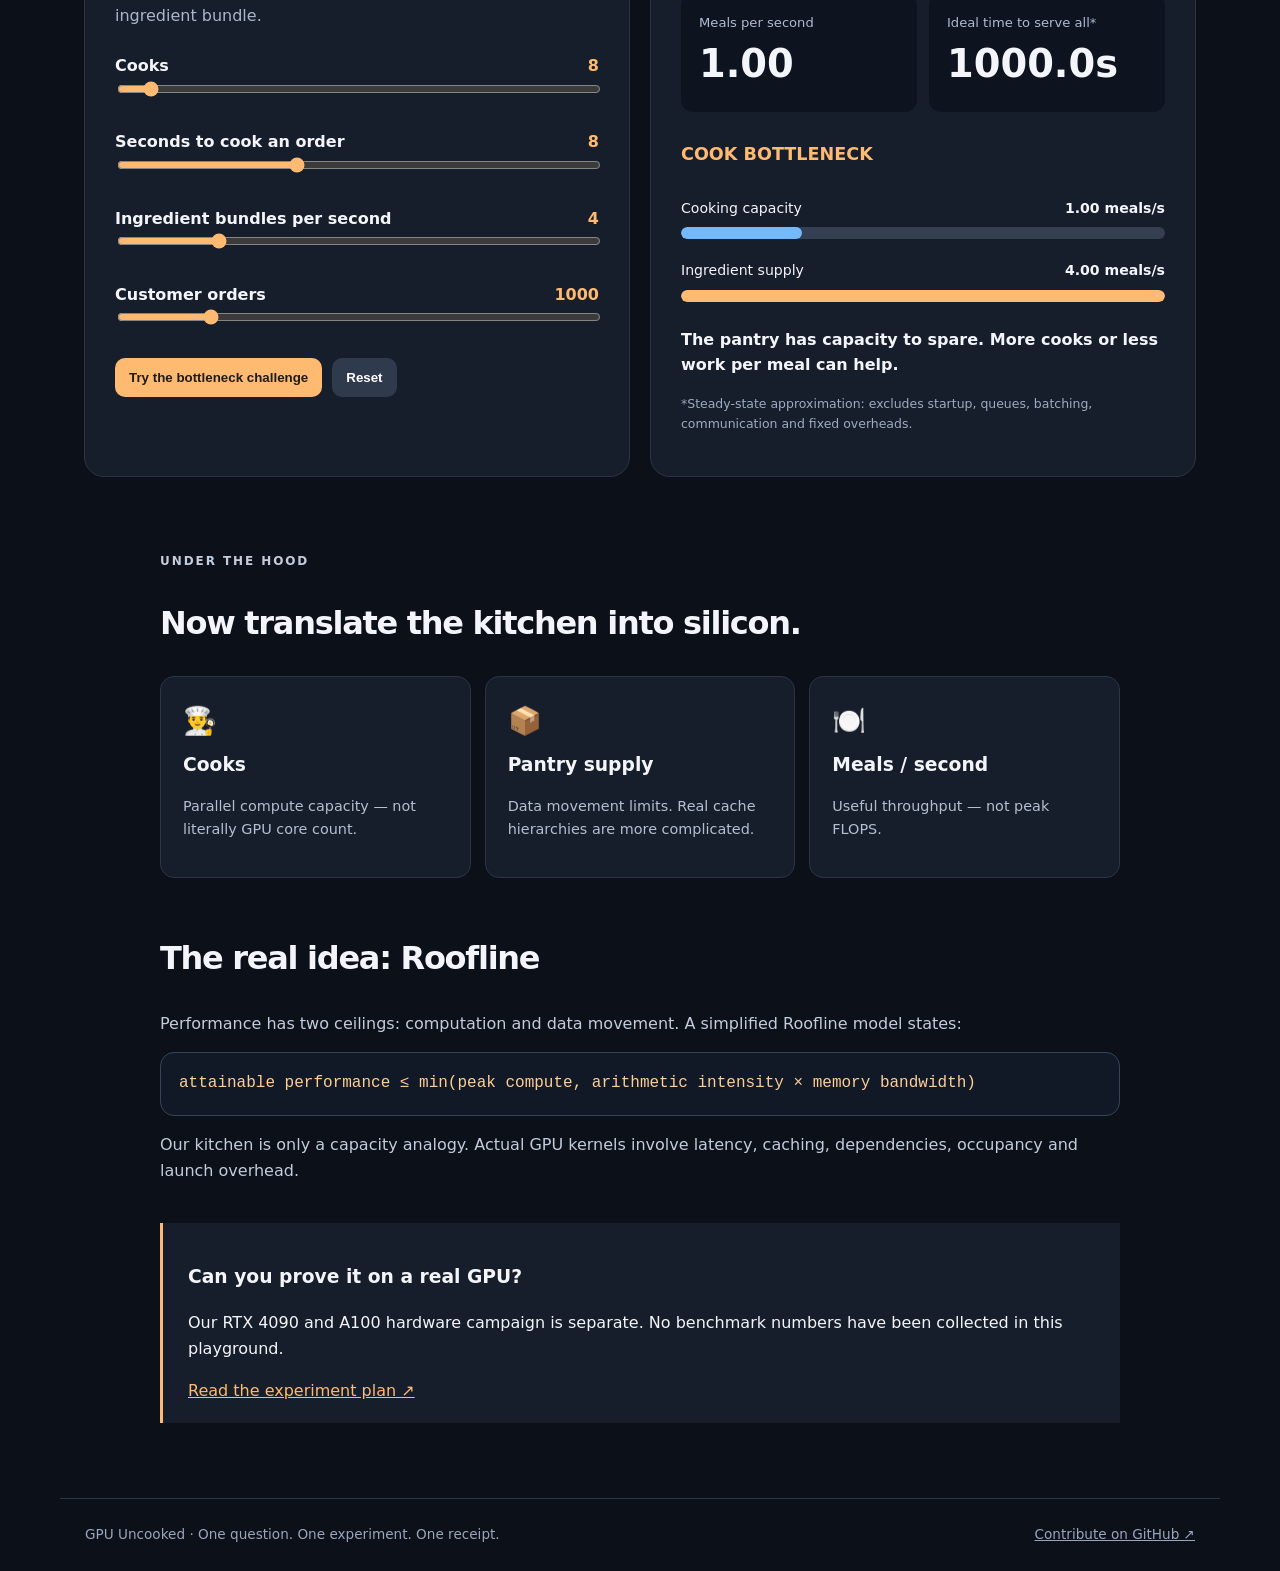
==== commit c883ed68: "feat(playground): expose Chapter 03 memory coalescing game" ====
--- a/playground/index.html
+++ b/playground/index.html
@@ -12,7 +12,7 @@
 <h1>1,000 cooks.<br><em>Still a slow kitchen?</em></h1>
 <p class="lead">When the pantry cannot deliver ingredients fast enough, hiring more cooks does not fix the dinner rush. Change the kitchen and watch the bottleneck move.</p>
 <p class="note">Illustrative capacity model, not measured GPU performance or a discrete-event simulation.</p></section>
-<div style="background:#1d2a3c;border:1px solid #425470;border-radius:12px;padding:16px;margin-bottom:22px"><strong>NEW · Chapter 01: CUDA Thread Mapping</strong><p style="margin:6px 0 12px;color:#b8c6d9">Play the block-count puzzle, then click real CUDA logical thread indices.</p><a href="./chapters/01-thread-mapping/index.html" style="color:#ffba71;font-weight:750">Play Chapter 01 →</a></div><div style="background:#1d2a3c;border:1px solid #425470;border-radius:12px;padding:16px;margin-bottom:22px"><strong>NEW · Chapter 02: Warp Divergence</strong><p style="margin:6px 0 12px;color:#b8c6d9">Control 32 CUDA lanes, reveal branch masks and predict how many paths are active.</p><a href="./chapters/02-warp-divergence/index.html" style="color:#ffba71;font-weight:750">Play Chapter 02 →</a></div><section class="kitchen-scene" aria-labelledby="scene-title">
+<div style="background:#1d2a3c;border:1px solid #425470;border-radius:12px;padding:16px;margin-bottom:22px"><strong>NEW · Chapter 01: CUDA Thread Mapping</strong><p style="margin:6px 0 12px;color:#b8c6d9">Play the block-count puzzle, then click real CUDA logical thread indices.</p><a href="./chapters/01-thread-mapping/index.html" style="color:#ffba71;font-weight:750">Play Chapter 01 →</a></div><div style="background:#1d2a3c;border:1px solid #425470;border-radius:12px;padding:16px;margin-bottom:22px"><strong>NEW · Chapter 02: Warp Divergence</strong><p style="margin:6px 0 12px;color:#b8c6d9">Control 32 CUDA lanes, reveal branch masks and predict how many paths are active.</p><a href="./chapters/02-warp-divergence/index.html" style="color:#ffba71;font-weight:750">Play Chapter 02 →</a></div><div style="background:#1d2a3c;border:1px solid #425470;border-radius:12px;padding:16px;margin-bottom:22px"><strong>NEW · Chapter 03: Memory Coalescing</strong><p style="margin:6px 0 12px;color:#b8c6d9">Predict 32-byte sectors touched by a warp, select each lane, and explore aligned versus strided global-memory loads.</p><a href="./chapters/03-memory-coalescing/index.html" style="color:#ffba71;font-weight:750">Play Chapter 03 →</a></div><section class="kitchen-scene" aria-labelledby="scene-title">
 <div class="scene-heading"><div><p class="eyebrow">LIVE KITCHEN · STYLIZED SIMULATION</p><h2 id="scene-title">Inside the kitchen</h2></div><button type="button" id="pause" class="secondary">Pause animation</button></div>
 <div class="scene-grid">
 <div class="pantry"><div class="scene-icon">📦</div><strong>PANTRY</strong><span>Ingredient supply</span><div id="supply-flow" class="supply-flow" aria-hidden="true"><span>●</span><span>●</span><span>●</span></div></div>
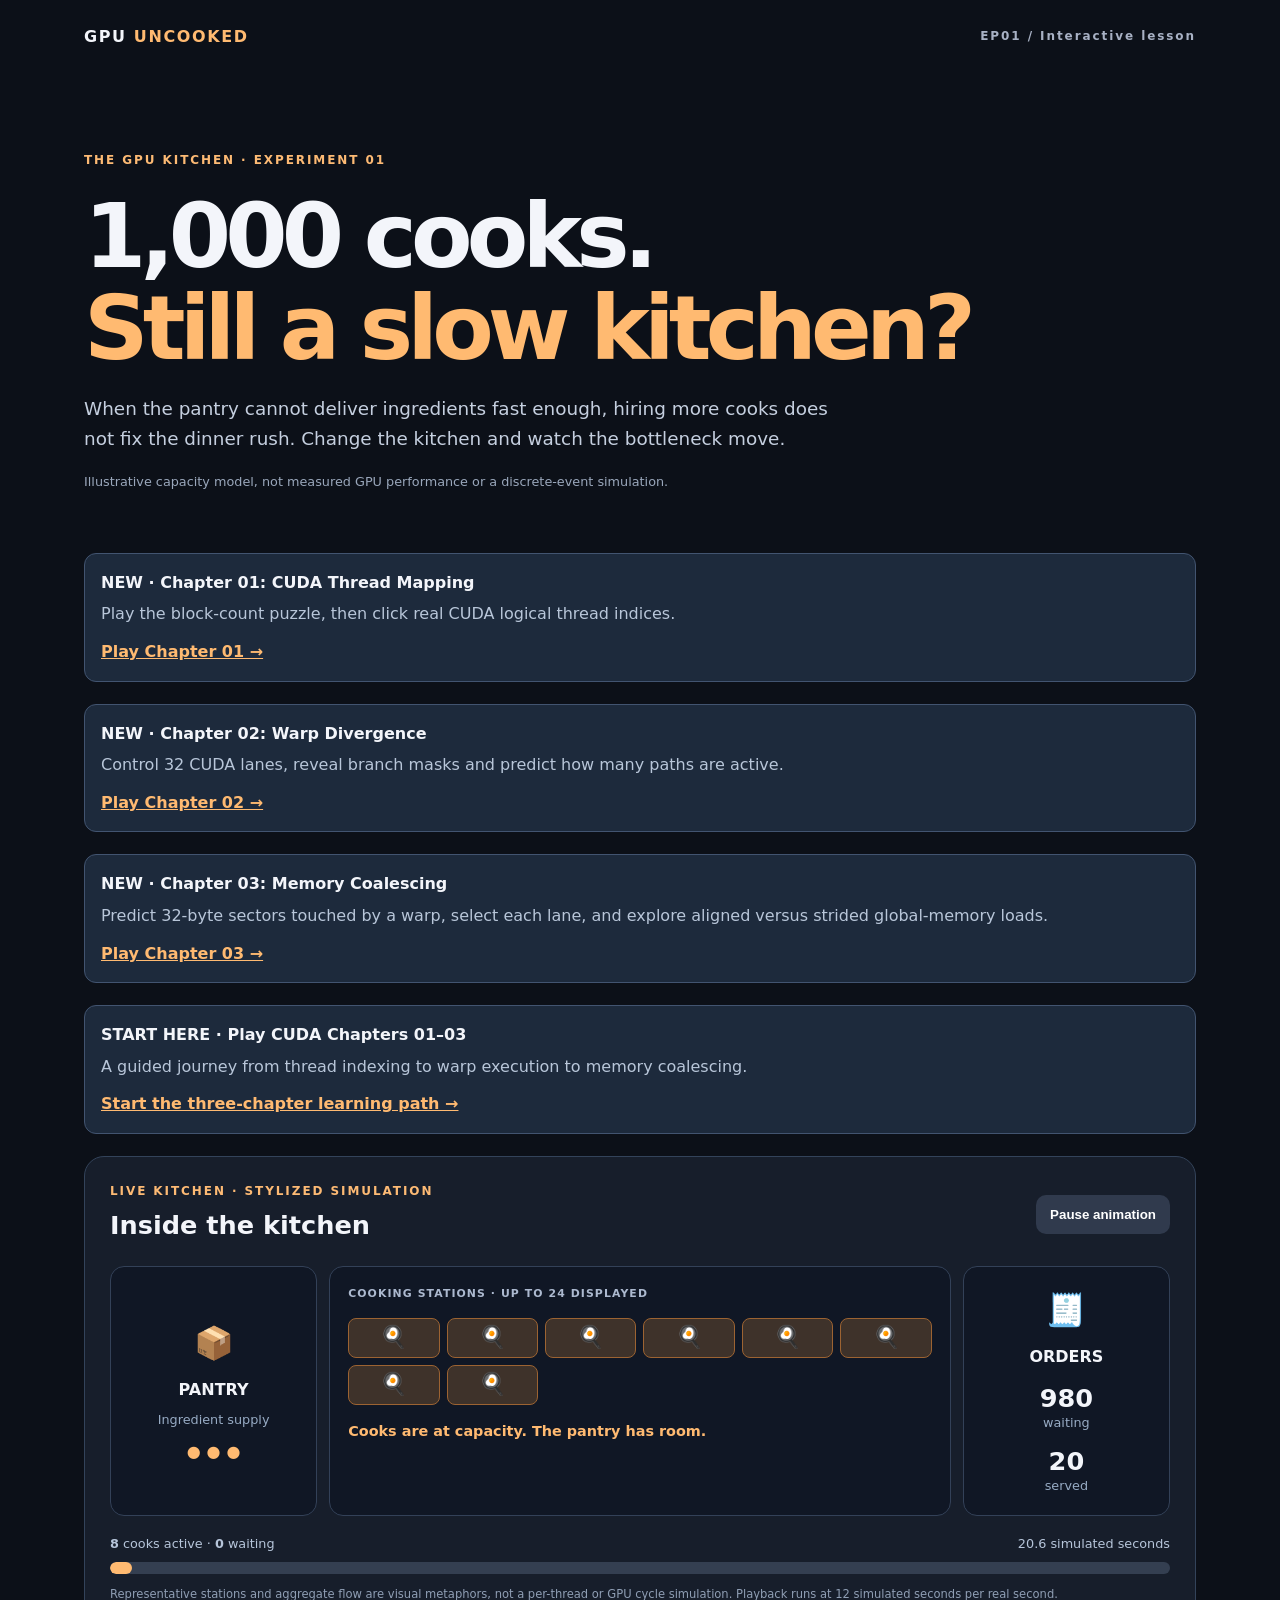
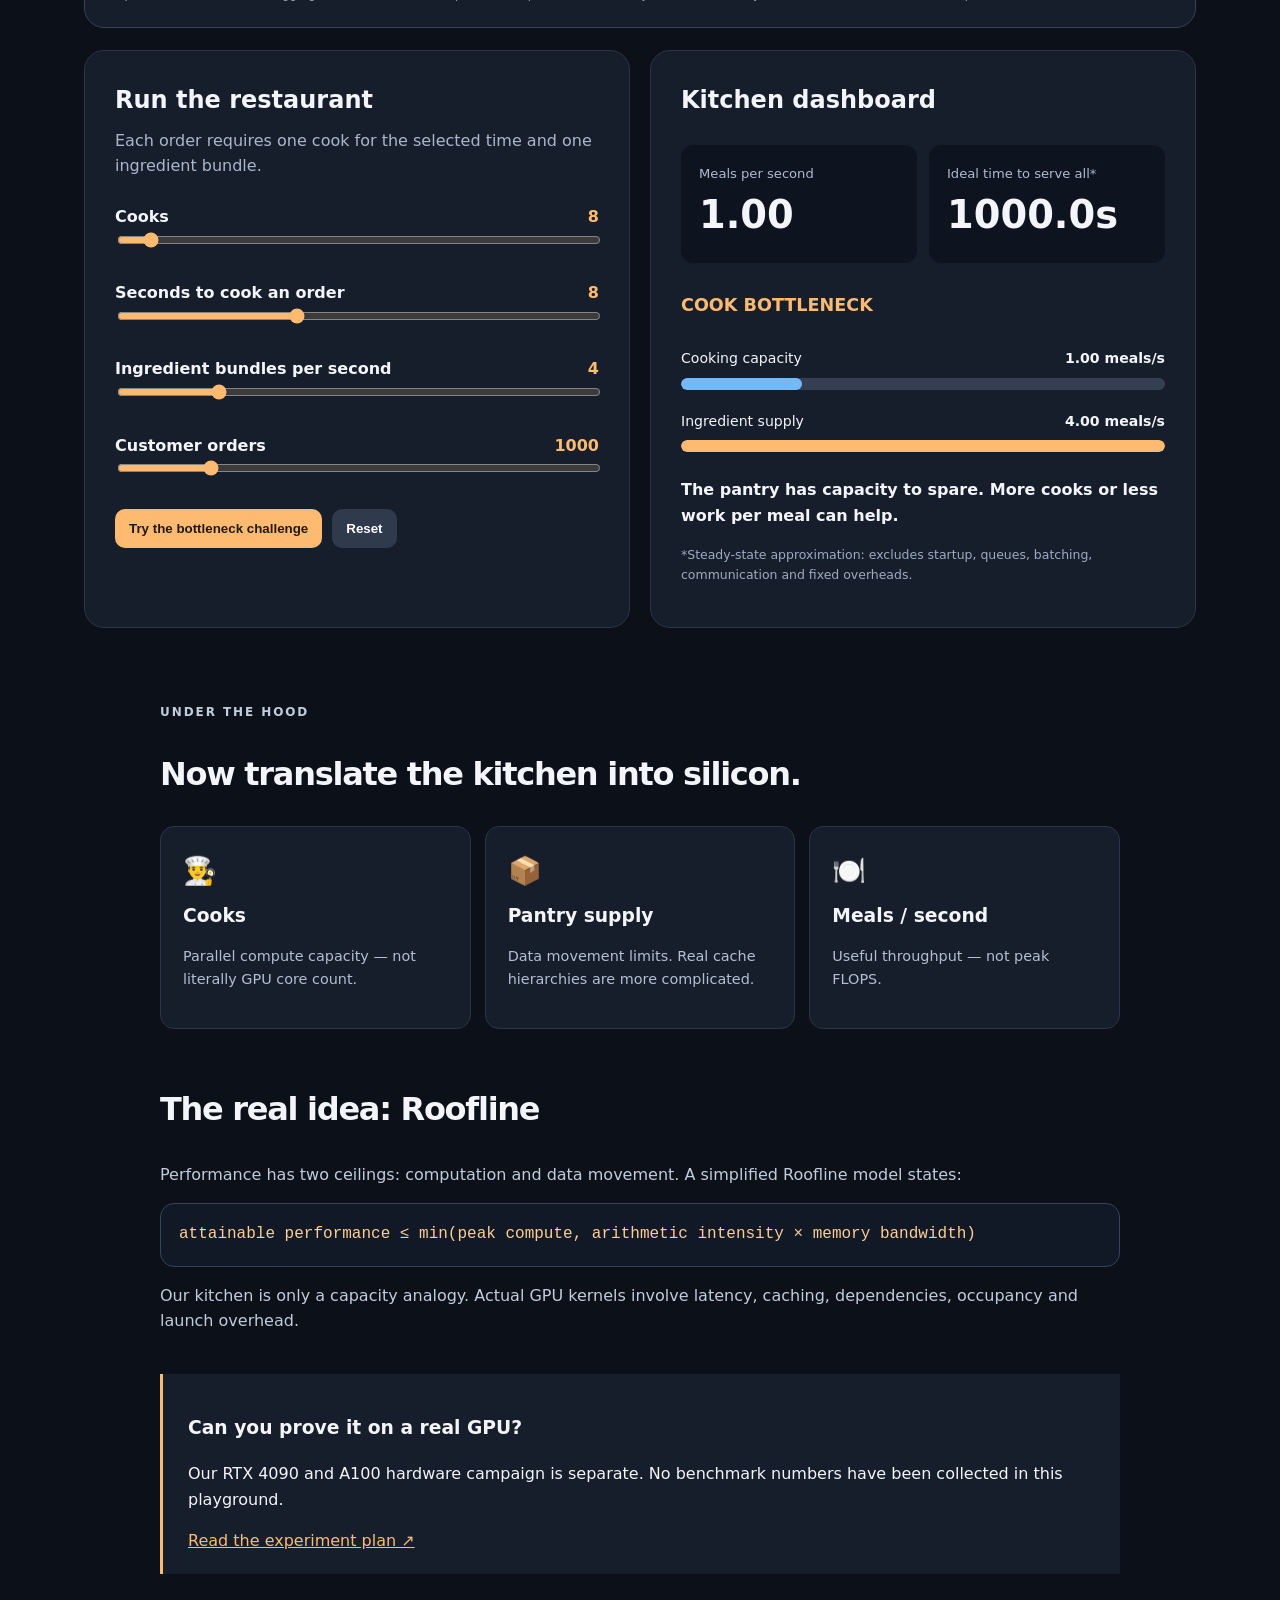
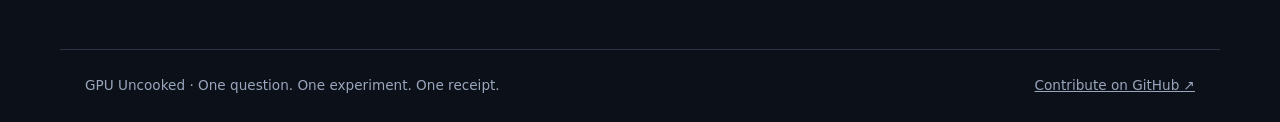
==== commit 7b76a4a2: "feat(learning-path): add navigation for playground/index.html" ====
--- a/playground/index.html
+++ b/playground/index.html
@@ -12,7 +12,7 @@
 <h1>1,000 cooks.<br><em>Still a slow kitchen?</em></h1>
 <p class="lead">When the pantry cannot deliver ingredients fast enough, hiring more cooks does not fix the dinner rush. Change the kitchen and watch the bottleneck move.</p>
 <p class="note">Illustrative capacity model, not measured GPU performance or a discrete-event simulation.</p></section>
-<div style="background:#1d2a3c;border:1px solid #425470;border-radius:12px;padding:16px;margin-bottom:22px"><strong>NEW · Chapter 01: CUDA Thread Mapping</strong><p style="margin:6px 0 12px;color:#b8c6d9">Play the block-count puzzle, then click real CUDA logical thread indices.</p><a href="./chapters/01-thread-mapping/index.html" style="color:#ffba71;font-weight:750">Play Chapter 01 →</a></div><div style="background:#1d2a3c;border:1px solid #425470;border-radius:12px;padding:16px;margin-bottom:22px"><strong>NEW · Chapter 02: Warp Divergence</strong><p style="margin:6px 0 12px;color:#b8c6d9">Control 32 CUDA lanes, reveal branch masks and predict how many paths are active.</p><a href="./chapters/02-warp-divergence/index.html" style="color:#ffba71;font-weight:750">Play Chapter 02 →</a></div><div style="background:#1d2a3c;border:1px solid #425470;border-radius:12px;padding:16px;margin-bottom:22px"><strong>NEW · Chapter 03: Memory Coalescing</strong><p style="margin:6px 0 12px;color:#b8c6d9">Predict 32-byte sectors touched by a warp, select each lane, and explore aligned versus strided global-memory loads.</p><a href="./chapters/03-memory-coalescing/index.html" style="color:#ffba71;font-weight:750">Play Chapter 03 →</a></div><section class="kitchen-scene" aria-labelledby="scene-title">
+<div style="background:#1d2a3c;border:1px solid #425470;border-radius:12px;padding:16px;margin-bottom:22px"><strong>NEW · Chapter 01: CUDA Thread Mapping</strong><p style="margin:6px 0 12px;color:#b8c6d9">Play the block-count puzzle, then click real CUDA logical thread indices.</p><a href="./chapters/01-thread-mapping/index.html" style="color:#ffba71;font-weight:750">Play Chapter 01 →</a></div><div style="background:#1d2a3c;border:1px solid #425470;border-radius:12px;padding:16px;margin-bottom:22px"><strong>NEW · Chapter 02: Warp Divergence</strong><p style="margin:6px 0 12px;color:#b8c6d9">Control 32 CUDA lanes, reveal branch masks and predict how many paths are active.</p><a href="./chapters/02-warp-divergence/index.html" style="color:#ffba71;font-weight:750">Play Chapter 02 →</a></div><div style="background:#1d2a3c;border:1px solid #425470;border-radius:12px;padding:16px;margin-bottom:22px"><strong>NEW · Chapter 03: Memory Coalescing</strong><p style="margin:6px 0 12px;color:#b8c6d9">Predict 32-byte sectors touched by a warp, select each lane, and explore aligned versus strided global-memory loads.</p><a href="./chapters/03-memory-coalescing/index.html" style="color:#ffba71;font-weight:750">Play Chapter 03 →</a></div><div style="background:#1d2a3c;border:1px solid #425470;border-radius:12px;padding:16px;margin-bottom:22px"><strong>START HERE · Play CUDA Chapters 01–03</strong><p style="margin:6px 0 12px;color:#b8c6d9">A guided journey from thread indexing to warp execution to memory coalescing.</p><a href="./chapters/index.html" style="color:#ffba71;font-weight:750">Start the three-chapter learning path →</a></div><section class="kitchen-scene" aria-labelledby="scene-title">
 <div class="scene-heading"><div><p class="eyebrow">LIVE KITCHEN · STYLIZED SIMULATION</p><h2 id="scene-title">Inside the kitchen</h2></div><button type="button" id="pause" class="secondary">Pause animation</button></div>
 <div class="scene-grid">
 <div class="pantry"><div class="scene-icon">📦</div><strong>PANTRY</strong><span>Ingredient supply</span><div id="supply-flow" class="supply-flow" aria-hidden="true"><span>●</span><span>●</span><span>●</span></div></div>
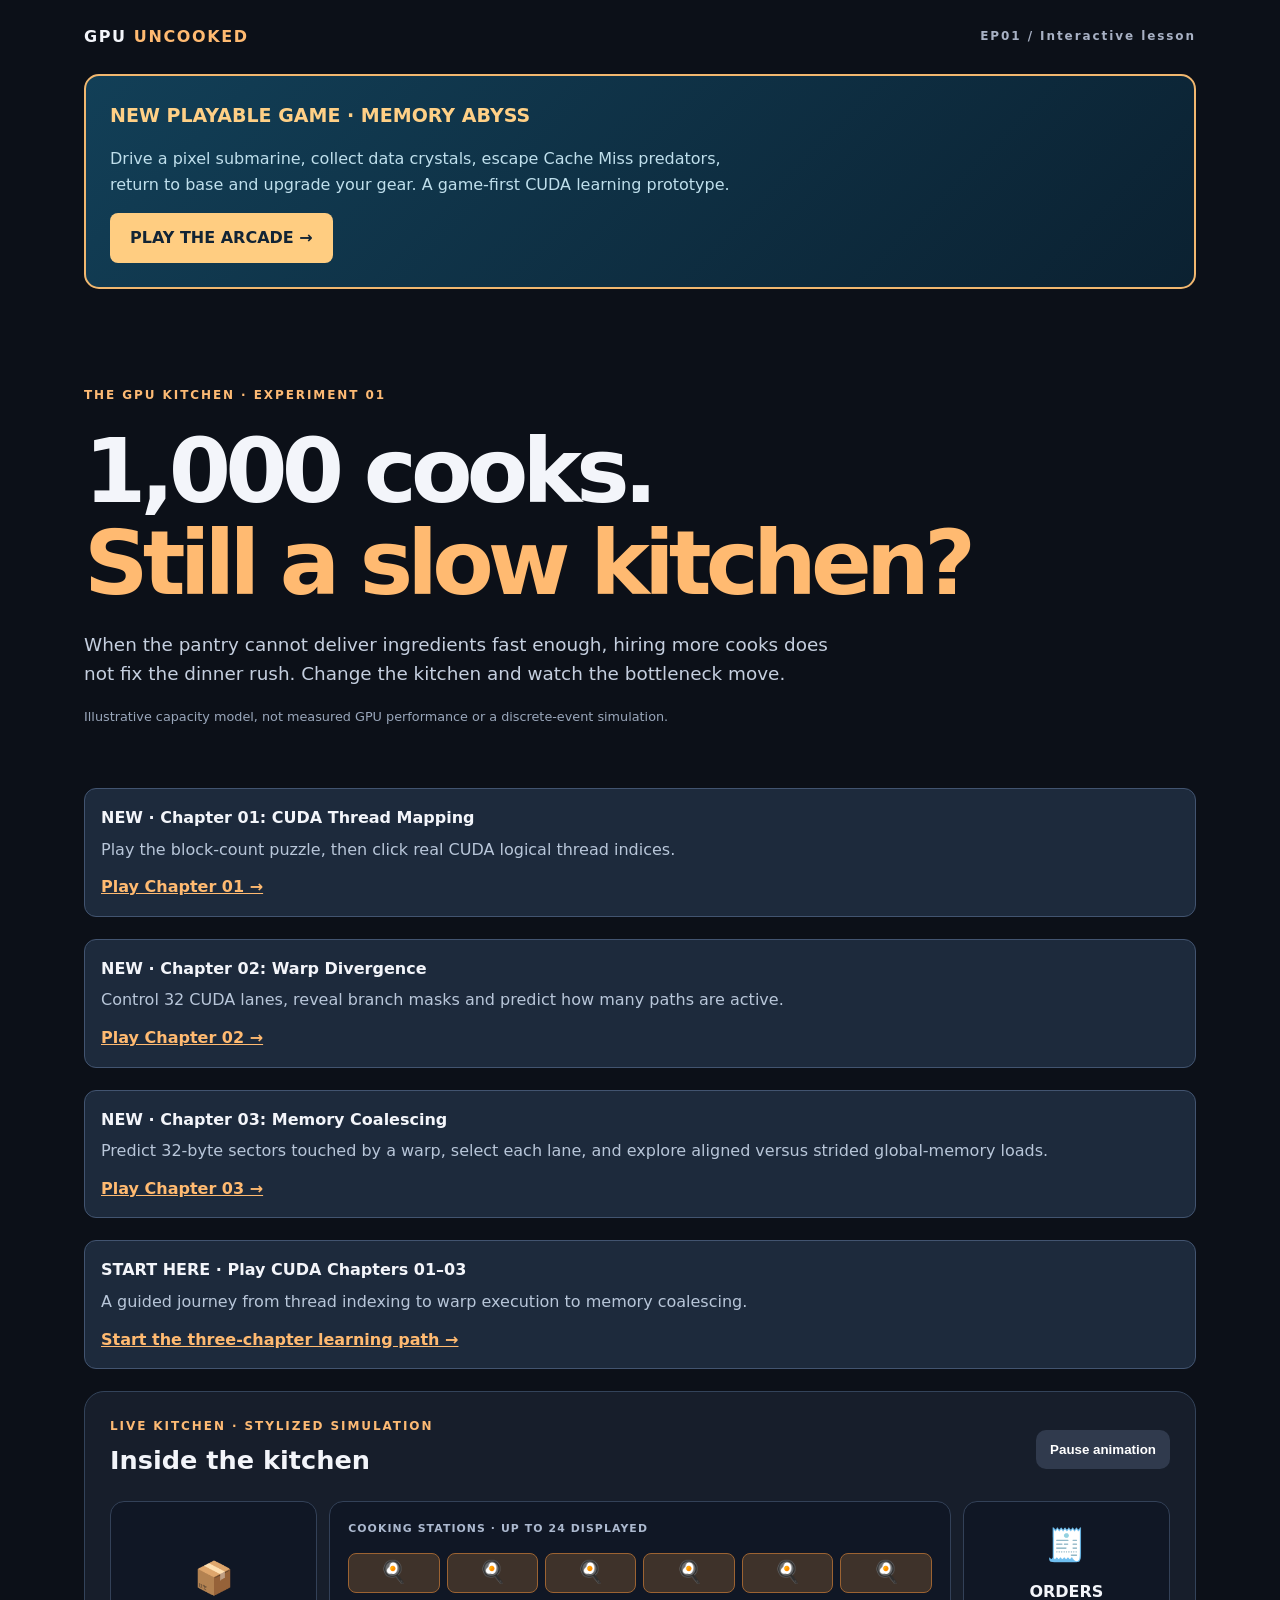
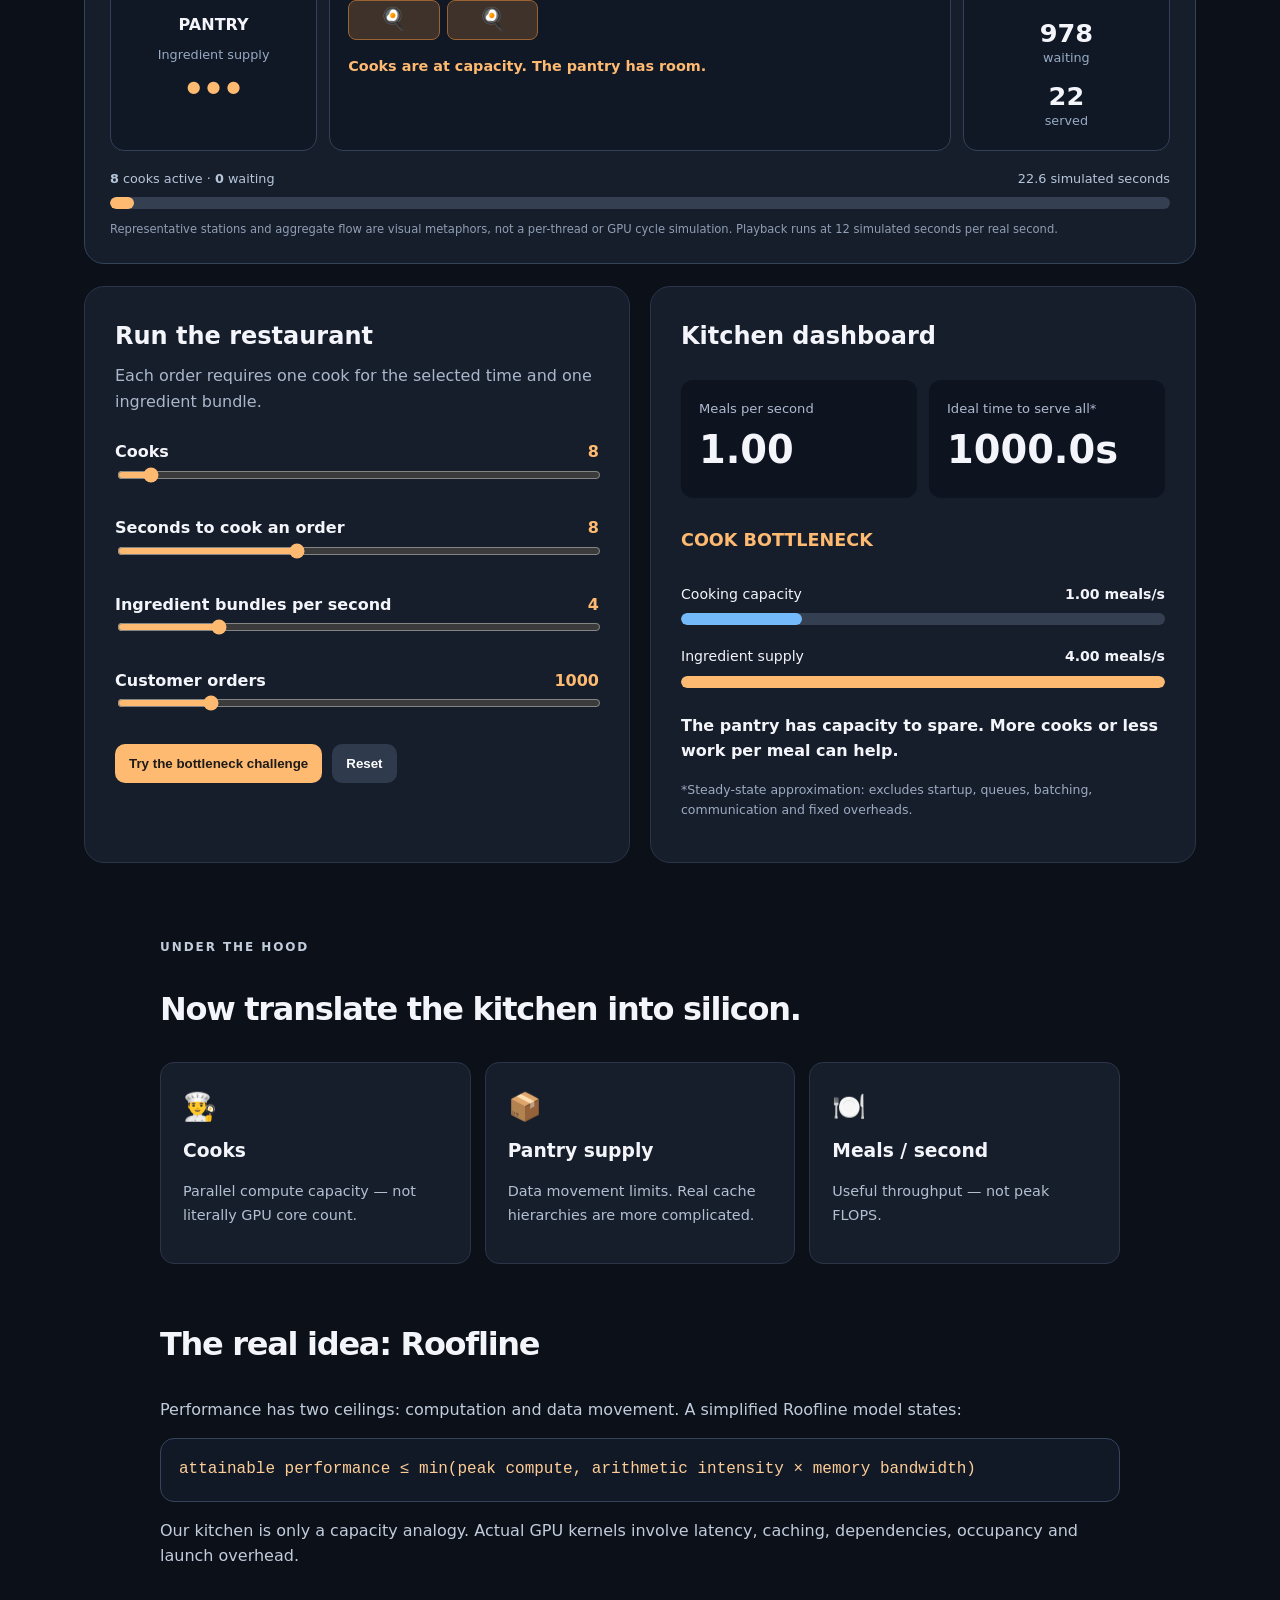
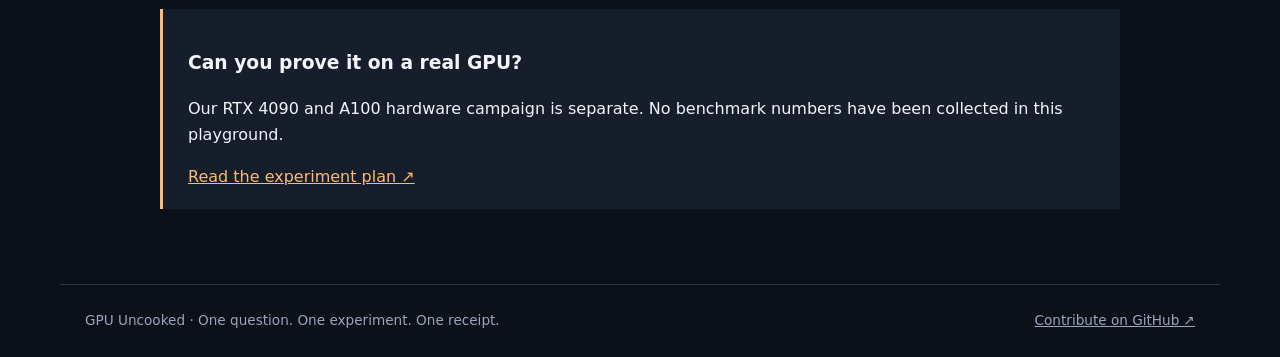
==== commit 98c80c8d: "feat(playground): promote Memory Abyss playable arcade to home" ====
--- a/playground/index.html
+++ b/playground/index.html
@@ -8,7 +8,7 @@
 </head><body>
 <header class="top"><a href="https://github.com/hippoley/GPU-Uncooked">GPU <span>UNCOOKED</span></a><span class="tag">EP01 / Interactive lesson</span></header>
 <main>
-<section class="hero"><p class="eyebrow">THE GPU KITCHEN · EXPERIMENT 01</p>
+<div style="border:2px solid #f1b76f;background:linear-gradient(135deg,#123f57,#0b2131);border-radius:15px;padding:24px;margin-bottom:20px"><strong style="font-size:19px;color:#ffd086">NEW PLAYABLE GAME · MEMORY ABYSS</strong><p style="max-width:650px;color:#bfdfec">Drive a pixel submarine, collect data crystals, escape Cache Miss predators, return to base and upgrade your gear. A game-first CUDA learning prototype.</p><a href="./arcade/index.html" style="display:inline-block;background:#ffcd81;color:#122435;border-radius:8px;padding:12px 20px;text-decoration:none;font-weight:900">PLAY THE ARCADE →</a></div><section class="hero"><p class="eyebrow">THE GPU KITCHEN · EXPERIMENT 01</p>
 <h1>1,000 cooks.<br><em>Still a slow kitchen?</em></h1>
 <p class="lead">When the pantry cannot deliver ingredients fast enough, hiring more cooks does not fix the dinner rush. Change the kitchen and watch the bottleneck move.</p>
 <p class="note">Illustrative capacity model, not measured GPU performance or a discrete-event simulation.</p></section>
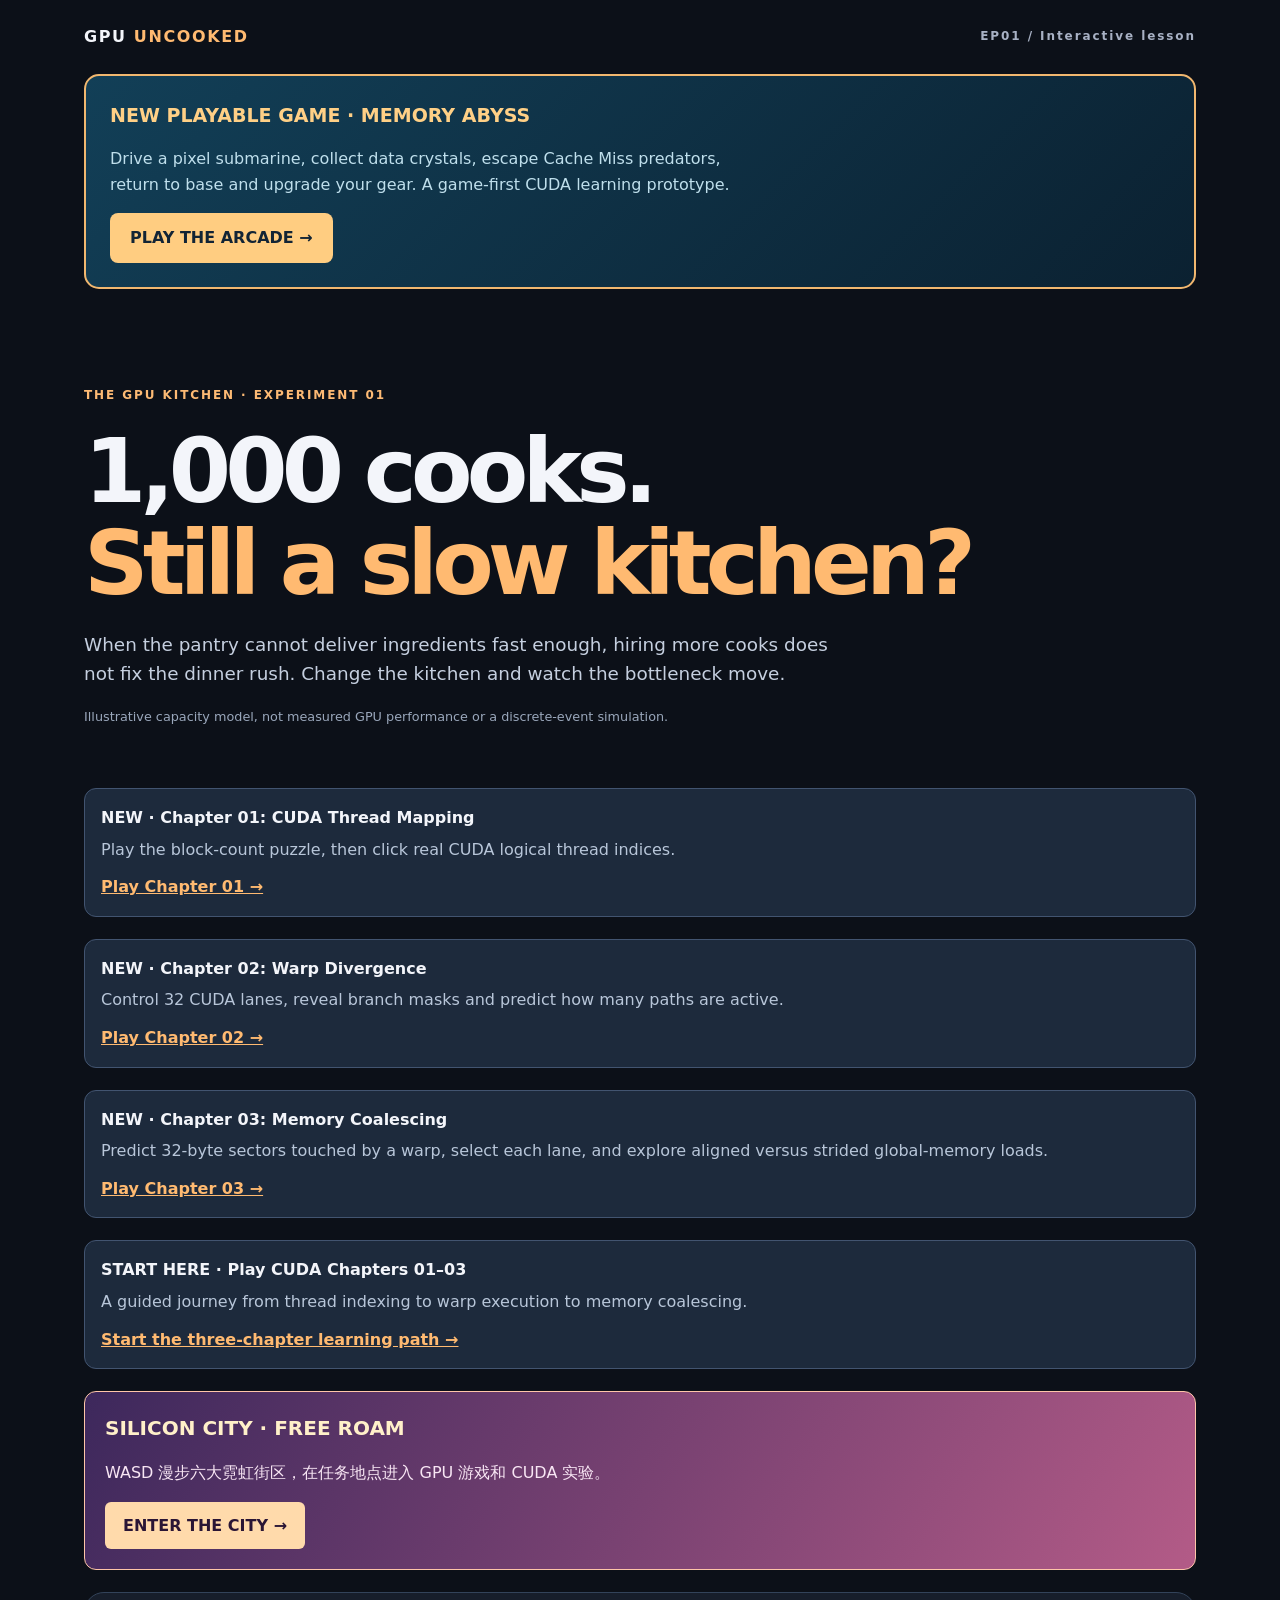
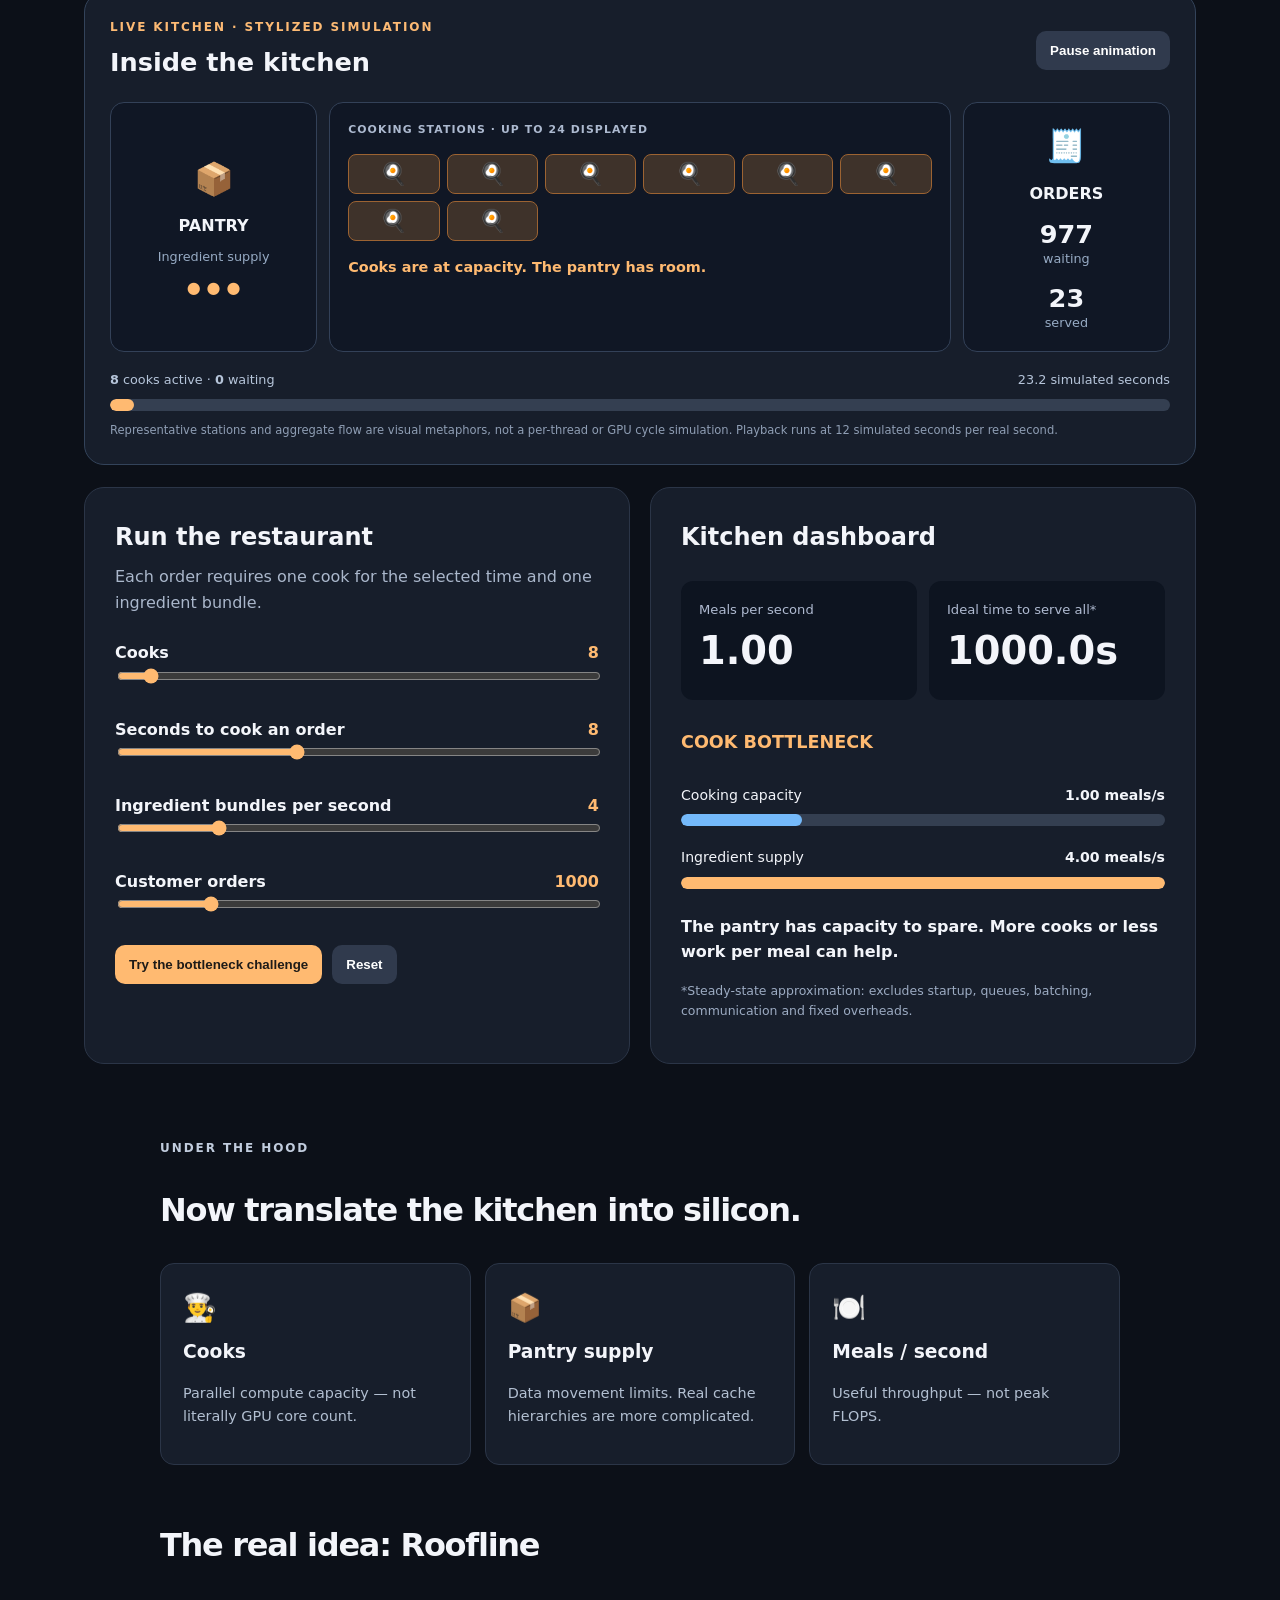
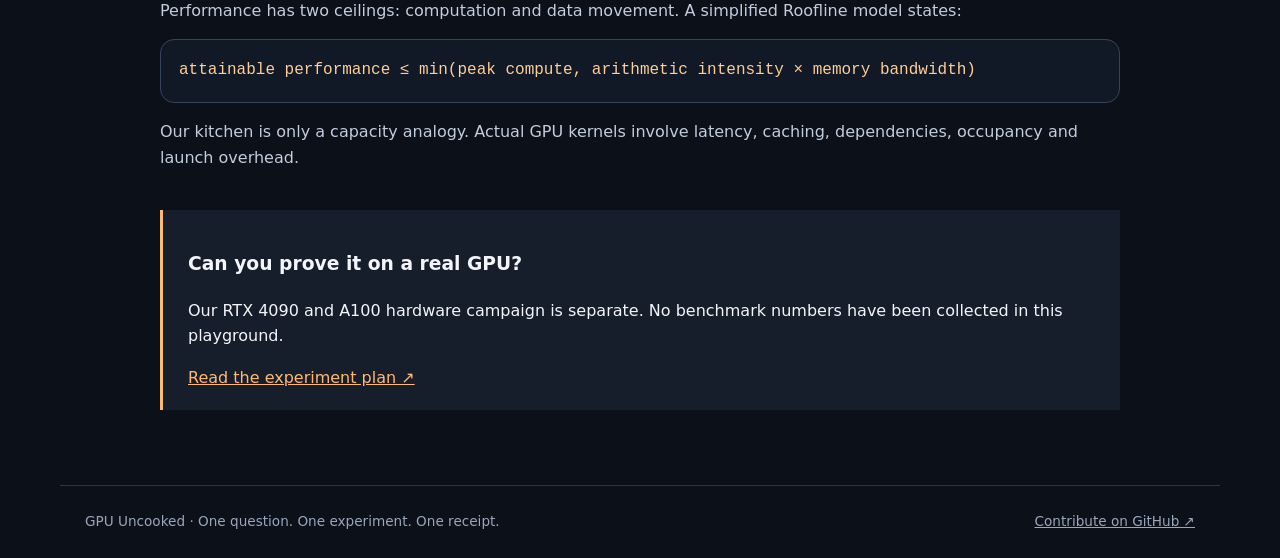
==== commit de8a081a: "feat(city): connect free-roam Silicon City from game hub" ====
--- a/playground/index.html
+++ b/playground/index.html
@@ -12,7 +12,7 @@
 <h1>1,000 cooks.<br><em>Still a slow kitchen?</em></h1>
 <p class="lead">When the pantry cannot deliver ingredients fast enough, hiring more cooks does not fix the dinner rush. Change the kitchen and watch the bottleneck move.</p>
 <p class="note">Illustrative capacity model, not measured GPU performance or a discrete-event simulation.</p></section>
-<div style="background:#1d2a3c;border:1px solid #425470;border-radius:12px;padding:16px;margin-bottom:22px"><strong>NEW · Chapter 01: CUDA Thread Mapping</strong><p style="margin:6px 0 12px;color:#b8c6d9">Play the block-count puzzle, then click real CUDA logical thread indices.</p><a href="./chapters/01-thread-mapping/index.html" style="color:#ffba71;font-weight:750">Play Chapter 01 →</a></div><div style="background:#1d2a3c;border:1px solid #425470;border-radius:12px;padding:16px;margin-bottom:22px"><strong>NEW · Chapter 02: Warp Divergence</strong><p style="margin:6px 0 12px;color:#b8c6d9">Control 32 CUDA lanes, reveal branch masks and predict how many paths are active.</p><a href="./chapters/02-warp-divergence/index.html" style="color:#ffba71;font-weight:750">Play Chapter 02 →</a></div><div style="background:#1d2a3c;border:1px solid #425470;border-radius:12px;padding:16px;margin-bottom:22px"><strong>NEW · Chapter 03: Memory Coalescing</strong><p style="margin:6px 0 12px;color:#b8c6d9">Predict 32-byte sectors touched by a warp, select each lane, and explore aligned versus strided global-memory loads.</p><a href="./chapters/03-memory-coalescing/index.html" style="color:#ffba71;font-weight:750">Play Chapter 03 →</a></div><div style="background:#1d2a3c;border:1px solid #425470;border-radius:12px;padding:16px;margin-bottom:22px"><strong>START HERE · Play CUDA Chapters 01–03</strong><p style="margin:6px 0 12px;color:#b8c6d9">A guided journey from thread indexing to warp execution to memory coalescing.</p><a href="./chapters/index.html" style="color:#ffba71;font-weight:750">Start the three-chapter learning path →</a></div><section class="kitchen-scene" aria-labelledby="scene-title">
+<div style="background:#1d2a3c;border:1px solid #425470;border-radius:12px;padding:16px;margin-bottom:22px"><strong>NEW · Chapter 01: CUDA Thread Mapping</strong><p style="margin:6px 0 12px;color:#b8c6d9">Play the block-count puzzle, then click real CUDA logical thread indices.</p><a href="./chapters/01-thread-mapping/index.html" style="color:#ffba71;font-weight:750">Play Chapter 01 →</a></div><div style="background:#1d2a3c;border:1px solid #425470;border-radius:12px;padding:16px;margin-bottom:22px"><strong>NEW · Chapter 02: Warp Divergence</strong><p style="margin:6px 0 12px;color:#b8c6d9">Control 32 CUDA lanes, reveal branch masks and predict how many paths are active.</p><a href="./chapters/02-warp-divergence/index.html" style="color:#ffba71;font-weight:750">Play Chapter 02 →</a></div><div style="background:#1d2a3c;border:1px solid #425470;border-radius:12px;padding:16px;margin-bottom:22px"><strong>NEW · Chapter 03: Memory Coalescing</strong><p style="margin:6px 0 12px;color:#b8c6d9">Predict 32-byte sectors touched by a warp, select each lane, and explore aligned versus strided global-memory loads.</p><a href="./chapters/03-memory-coalescing/index.html" style="color:#ffba71;font-weight:750">Play Chapter 03 →</a></div><div style="background:#1d2a3c;border:1px solid #425470;border-radius:12px;padding:16px;margin-bottom:22px"><strong>START HERE · Play CUDA Chapters 01–03</strong><p style="margin:6px 0 12px;color:#b8c6d9">A guided journey from thread indexing to warp execution to memory coalescing.</p><a href="./chapters/index.html" style="color:#ffba71;font-weight:750">Start the three-chapter learning path →</a></div><div style="background:linear-gradient(120deg,#3d285c,#b35b87);border:1px solid #ffc6a9;border-radius:12px;padding:20px;margin:14px 0 22px"><strong style="font-size:20px;color:#fff0c9">SILICON CITY · FREE ROAM</strong><p style="color:#f8e6f4">WASD 漫步六大霓虹街区，在任务地点进入 GPU 游戏和 CUDA 实验。</p><a href="./city/index.html" style="display:inline-block;background:#ffdaab;color:#2a1535;padding:11px 18px;border-radius:6px;font-weight:900;text-decoration:none">ENTER THE CITY →</a></div><section class="kitchen-scene" aria-labelledby="scene-title">
 <div class="scene-heading"><div><p class="eyebrow">LIVE KITCHEN · STYLIZED SIMULATION</p><h2 id="scene-title">Inside the kitchen</h2></div><button type="button" id="pause" class="secondary">Pause animation</button></div>
 <div class="scene-grid">
 <div class="pantry"><div class="scene-icon">📦</div><strong>PANTRY</strong><span>Ingredient supply</span><div id="supply-flow" class="supply-flow" aria-hidden="true"><span>●</span><span>●</span><span>●</span></div></div>
